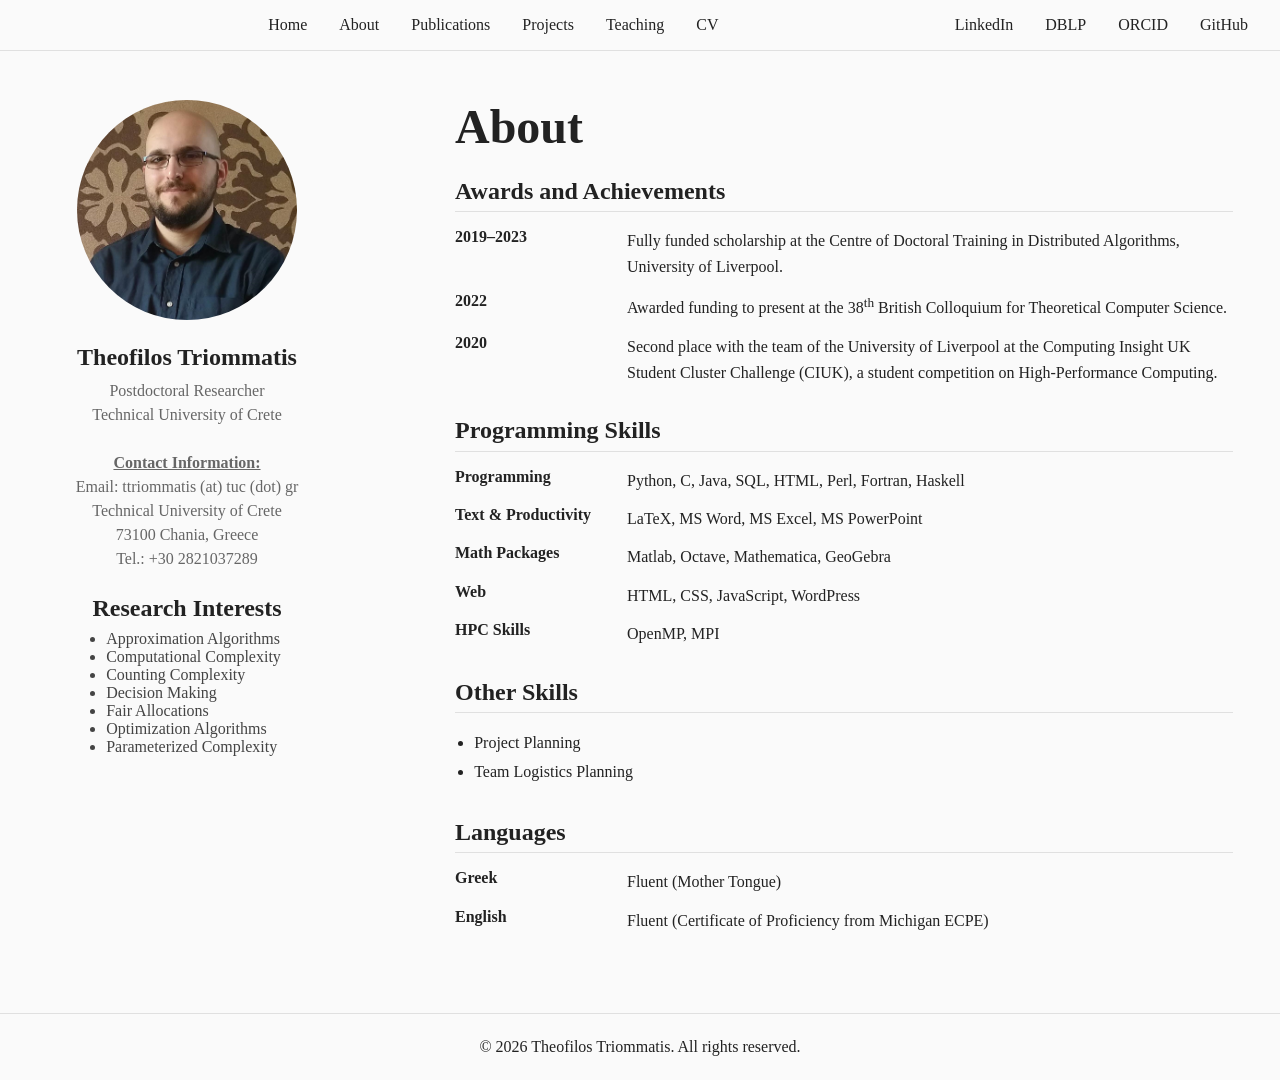
==== about.html @ 5d815907 "Add files via upload" ====
<!DOCTYPE html>

<html lang="en">
<head>
    <meta charset="UTF-8">
    <meta name="viewport" content="width=device-width, initial-scale=1.0">
    <title>Theofilos Triommatis</title>

 
<link rel="stylesheet" href="style.css">
 

</head>
<body>

 
<header>

    <nav class="navbar"> 

        <div class="nav-links">

        </div>

        <ul class="nav-links">
            <li><a href="index.html">Home</a></li>
            <li><a href="about.html">About</a></li>
            <li><a href="publications.html">Publications</a></li>
            <li><a href="projects.html">Projects</a></li>
            <li><a href="teaching.html">Teaching</a></li>
            <li><a href="DrTriommatis.pdf" target="_blank">CV</a></li>
        </ul>

        <!-- <div class="social-links"> -->
        <div class="nav-links">

            <a href="https://www.linkedin.com/in/theofilos-triommatis-66a6b61b3/"
            target="_blank"
            aria-label="LinkedIn">
                LinkedIn
            </a>

            <a href="https://dblp.org/pid/255/5863.html"
            target="_blank"
            aria-label="DBLP">
                DBLP
            </a>

            <a href="https://orcid.org/0009-0004-9398-2046"
            target="_blank"
            aria-label="ORCID">
                ORCID
            </a>

            <a href="https://github.com/theotrio"
            target="_blank"
            aria-label="GitHub">
                GitHub
            </a>

        </div>

        <!-- <div class="social-icons"> 
            <a href="https://github.com/yourusername" target="_blank" aria-label="GitHub"> <img src="images/github.svg" alt="GitHub"> </a> 
            <a href="https://linkedin.com/in/yourusername" target="_blank" aria-label="LinkedIn"> <img src="images/linkedin.svg" alt="LinkedIn"> </a> 
            <a href="https://dblp.org/pid/your-id.html" target="_blank" aria-label="DBLP"> <img src="images/dblp.svg" alt="DBLP"> </a> 
            <a href="https://orcid.org/0000-0000-0000-0000" target="_blank" aria-label="ORCID"> <img src="images/orcid.svg" alt="ORCID"> </a> 
        </div>  -->

    </nav>

</header>

<main>

<aside class="sidebar">

    <img
        src="images/profile.png"
        alt="Profile photo"
        class="profile-image"
    >

    <h2>Theofilos Triommatis</h2>

    <p class="title">
        Postdoctoral Researcher<br>
        Technical University of Crete
    </p>

    <p class="title">
        <strong> <u> Contact Information: </u> </strong> <br>
        Email: ttriommatis (at) tuc (dot) gr <br>
        Technical University of Crete <br>
        73100 Chania, Greece <br>
        Tel.: +30 2821037289
    </p>

    <!-- <p class="bio">
        <u>Short Bio: </u> I completed my undergraduate and integrated masters at National
        Technical University of Athens in 2019. In 2024, achieved my PhD in Computer Science 
        at the University of Liverpool, where my thesis focused on developing and studying a
        Geomteric Framework for localization with passive sensors. 
    </p> -->
    <h2>Research Interests</h2>
    <ul>
        <li> Approximation Algorithms <br>  </li>
        <li>  Computational Complexity <br>  
        <!-- Interest in the computational complexity of algorithmic problems, including the study of tractability, approximation, and the inherent limits of efficient computation. -->
        </li>
        <li> Counting Complexity <br>  </li>
        <li> Decision Making <br>  </li>
        <li> Fair Allocations  <br> </li>
        <li> Optimization Algorithms <br>  </li>
        <li> Parameterized Complexity <br>  </li>
    </ul>

</aside>

<section class="content"> 
    <h1>About</h1>
    
    <section class="about-section"> 
        <h2>Awards and Achievements</h2> 
        <div class="cv-item"> 
            <span class="cv-year">2019–2023</span> 
            <span class="cv-description"> 
                Fully funded scholarship at the Centre of Doctoral Training in Distributed Algorithms, University of Liverpool. 
            </span> 
        </div> 
        <div class="cv-item"> 
            <span class="cv-year">2022</span> 
            <span class="cv-description"> 
                Awarded funding to present at the 38<sup>th</sup> British Colloquium for Theoretical Computer Science. 
            </span> 
        </div> 
        <div class="cv-item"> <span class="cv-year">2020</span> 
            <span class="cv-description"> 
                Second place with the team of the University of Liverpool at the Computing Insight UK Student Cluster Challenge (CIUK), a student competition on High-Performance Computing. 
            </span> 
        </div> 
    </section> 

    <section class="about-section"> 
        <h2>Programming Skills</h2> 
        <div class="cv-item"> <span class="cv-label">Programming</span> 
            <span class="cv-description"> 
                Python, C, Java, SQL, HTML, Perl, Fortran, Haskell 
            </span> 
        </div> 
        <div class="cv-item"> 
            <span class="cv-label">Text &amp; Productivity</span> 
            <span class="cv-description"> LaTeX, MS Word, MS Excel, MS PowerPoint </span> 
        </div> 
        <div class="cv-item"> 
            <span class="cv-label">Math Packages</span> 
            <span class="cv-description"> Matlab, Octave, Mathematica, GeoGebra </span> 
        </div> 
        <div class="cv-item"> 
            <span class="cv-label">Web</span> 
            <span class="cv-description"> HTML, CSS, JavaScript, WordPress </span> 
        </div> 
        <div class="cv-item"> 
            <span class="cv-label">HPC Skills</span> 
            <span class="cv-description"> OpenMP, MPI </span> 
        </div> 
    </section> 
    
    <section class="about-section"> 
        <h2>Other Skills</h2> 
        <ul> 
            <li>Project Planning</li> 
            <li>Team Logistics Planning</li> 
        </ul> 
    </section> 

    <section class="about-section"> 
        <h2>Languages</h2> 
        <div class="cv-item"> 
            <span class="cv-label">Greek</span> 
            <span class="cv-description"> Fluent (Mother Tongue) </span> 
        </div> 
        <div class="cv-item"> 
            <span class="cv-label">English</span> 
            <span class="cv-description"> Fluent (Certificate of Proficiency from Michigan ECPE) </span> 
        </div> 
    </section> 

</section>




</main>



<footer>

    <p class="copyright">
        © 2026 Theofilos Triommatis. All rights reserved.
    </p>
</footer>
 

</body>
</html>
---- style.css ----
/* style.css */

* {
  margin: 0;
  padding: 0;
  box-sizing: border-box;
  }

body {
font-family: Source Serif; 
/* Arial, Helvetica, sans-serif; */
min-height: 100vh;


display: flex;
flex-direction: column;

color: #222;
background-color: #fafafa;

}

header {
position: sticky;
top: 0;

background: rgba(250, 250, 250, 0.9);
backdrop-filter: blur(10px);

padding: 1rem 2rem;
border-bottom: 1px solid #e0e0e0;

z-index: 1000;

}

.navbar {
display: flex;
justify-content: space-between;
align-items: center;
}

.nav-links {
list-style: none;
display: flex;
justify-content: center;
gap: 2rem;
}

.nav-links a {
text-decoration: none;
color: #222;
font-weight: 500;
}

.nav-links a:hover {
color: #0066cc;
}

main {
flex: 1;

display: flex;
gap: 8rem;

max-width: 1250px;
width: 100%;

margin: 0 auto;
padding: 3rem 2rem;

}

.sidebar {
    width: 280px;
    position: sticky;
    top: 100px;
    align-self: flex-start;
}

.profile-image {
width: 220px;
height: 220px;

object-fit: cover;

border-radius: 50%;

display: block;
margin: 0 auto 1.5rem auto;

}

.sidebar h2 {
text-align: center;
margin-bottom: 0.5rem;
}

.title {
text-align: center;
color: #666;
margin-bottom: 1.5rem;
line-height: 1.5;
}

.bio {
line-height: 1.7;
color: #444;
}

.sidebar ul {
color: #444;
padding-left: 3.7rem;
}

.content {
flex: 1;
}

.content section {
    margin-bottom: 2rem;
}

.content h1 {
font-size: 3rem;
margin-bottom: 1.5rem;
}

.content h2 {
    margin-bottom: 1rem;
    padding-bottom: 0.25rem;
    border-bottom: 1px solid #ddd;
}

.content p {
line-height: 1.8;
margin-bottom: 1rem;
}

.content ul {
padding-left: 1.2rem;
line-height: 1.8;
}


footer {
border-top: 1px solid #e0e0e0;
padding: 1.5rem;
text-align: center;
}

.social-links {
display: flex;
justify-content: center;
gap: 1.5rem;
margin-bottom: 0.75rem;
}

.social-links a {
text-decoration: none;
color: #444;
}

.social-links a:hover {
color: #0066cc;
}


.publications {
width: 100%;
max-width: 1000px;
margin: 0 auto;
} 

.publications h1 {
margin-top: 2rem;
margin-bottom: 1rem;
}

.publications h2 {
margin-top: 1.5rem;
margin-bottom: 1rem;
}

.publications ol {
margin-bottom: 2rem;
padding-left: 2rem;
}

.publications ul {
margin-bottom: 2rem;
padding-left: 2rem;
}

.social-icons {
display: flex;
gap: 1rem;
}

.social-icons img {
width: 24px;
height: 24px;
transition: transform 0.2s ease;
}

.social-icons img {
transform: scale(1.1);
}




.about-section {
margin-bottom: 3rem;
}

.about-section h2 {
margin-bottom: 1rem;
border-bottom: 1px solid #e0e0e0;
padding-bottom: 0.4rem;
}

.cv-item {
display: flex;
gap: 2rem;
margin-bottom: 0.8rem;
}

.cv-year,
.cv-label {
width: 140px;
flex-shrink: 0;
font-weight: 600;
}

.cv-description {
flex: 1;
line-height: 1.6;
}
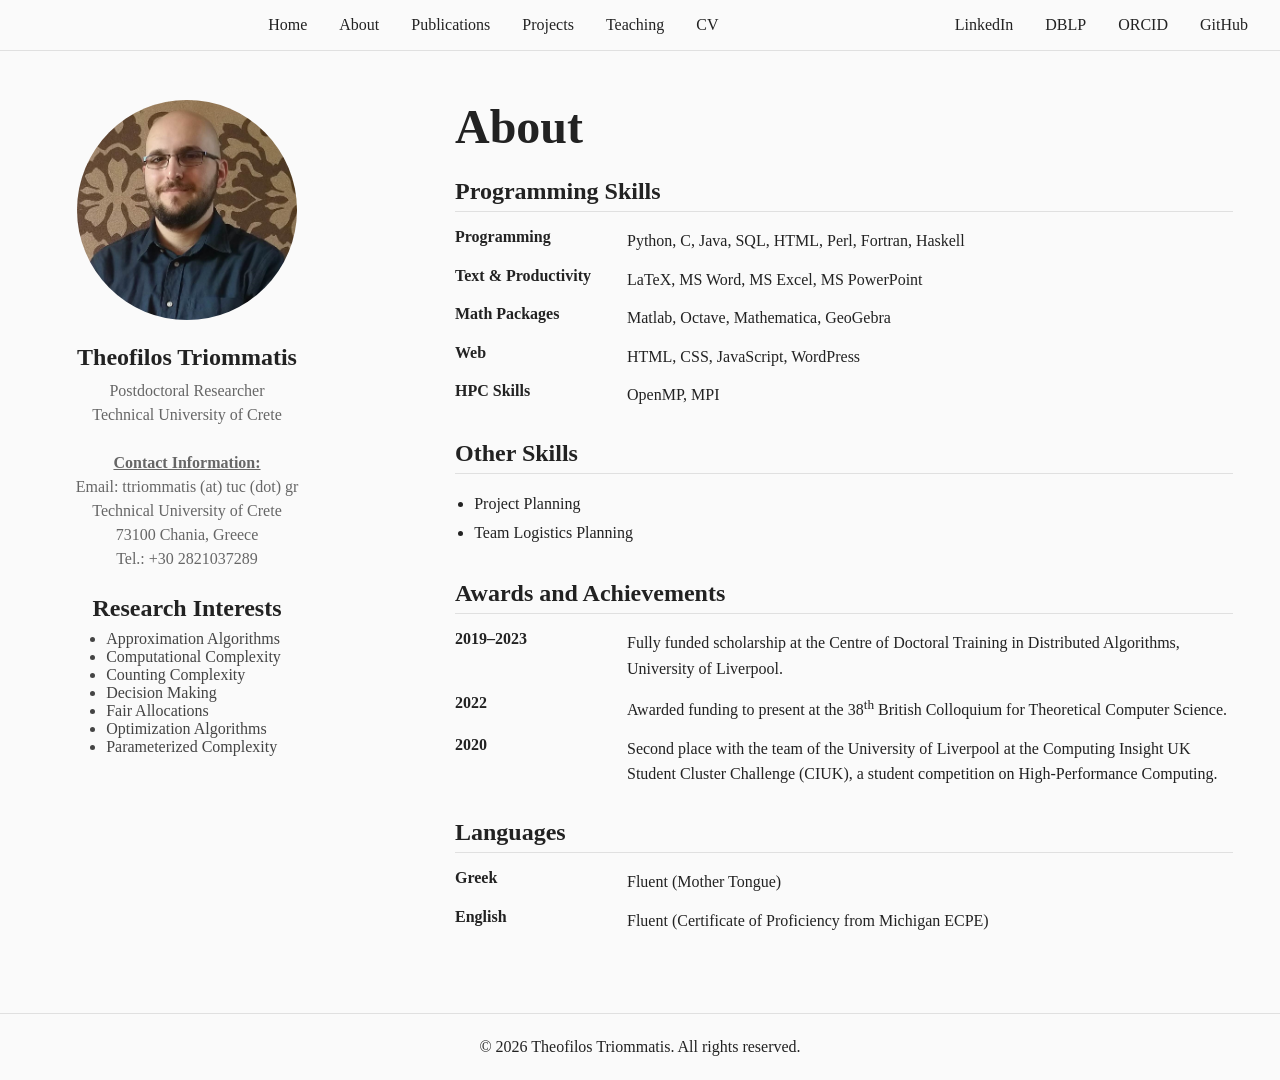
==== commit 313ceab3: "Add files via upload" ====
--- a/about.html
+++ b/about.html
@@ -122,27 +122,6 @@
     <h1>About</h1>
     
     <section class="about-section"> 
-        <h2>Awards and Achievements</h2> 
-        <div class="cv-item"> 
-            <span class="cv-year">2019–2023</span> 
-            <span class="cv-description"> 
-                Fully funded scholarship at the Centre of Doctoral Training in Distributed Algorithms, University of Liverpool. 
-            </span> 
-        </div> 
-        <div class="cv-item"> 
-            <span class="cv-year">2022</span> 
-            <span class="cv-description"> 
-                Awarded funding to present at the 38<sup>th</sup> British Colloquium for Theoretical Computer Science. 
-            </span> 
-        </div> 
-        <div class="cv-item"> <span class="cv-year">2020</span> 
-            <span class="cv-description"> 
-                Second place with the team of the University of Liverpool at the Computing Insight UK Student Cluster Challenge (CIUK), a student competition on High-Performance Computing. 
-            </span> 
-        </div> 
-    </section> 
-
-    <section class="about-section"> 
         <h2>Programming Skills</h2> 
         <div class="cv-item"> <span class="cv-label">Programming</span> 
             <span class="cv-description"> 
@@ -176,6 +155,27 @@
     </section> 
 
     <section class="about-section"> 
+        <h2>Awards and Achievements</h2> 
+        <div class="cv-item"> 
+            <span class="cv-year">2019–2023</span> 
+            <span class="cv-description"> 
+                Fully funded scholarship at the Centre of Doctoral Training in Distributed Algorithms, University of Liverpool. 
+            </span> 
+        </div> 
+        <div class="cv-item"> 
+            <span class="cv-year">2022</span> 
+            <span class="cv-description"> 
+                Awarded funding to present at the 38<sup>th</sup> British Colloquium for Theoretical Computer Science. 
+            </span> 
+        </div> 
+        <div class="cv-item"> <span class="cv-year">2020</span> 
+            <span class="cv-description"> 
+                Second place with the team of the University of Liverpool at the Computing Insight UK Student Cluster Challenge (CIUK), a student competition on High-Performance Computing. 
+            </span> 
+        </div> 
+    </section> 
+
+    <section class="about-section"> 
         <h2>Languages</h2> 
         <div class="cv-item"> 
             <span class="cv-label">Greek</span> 
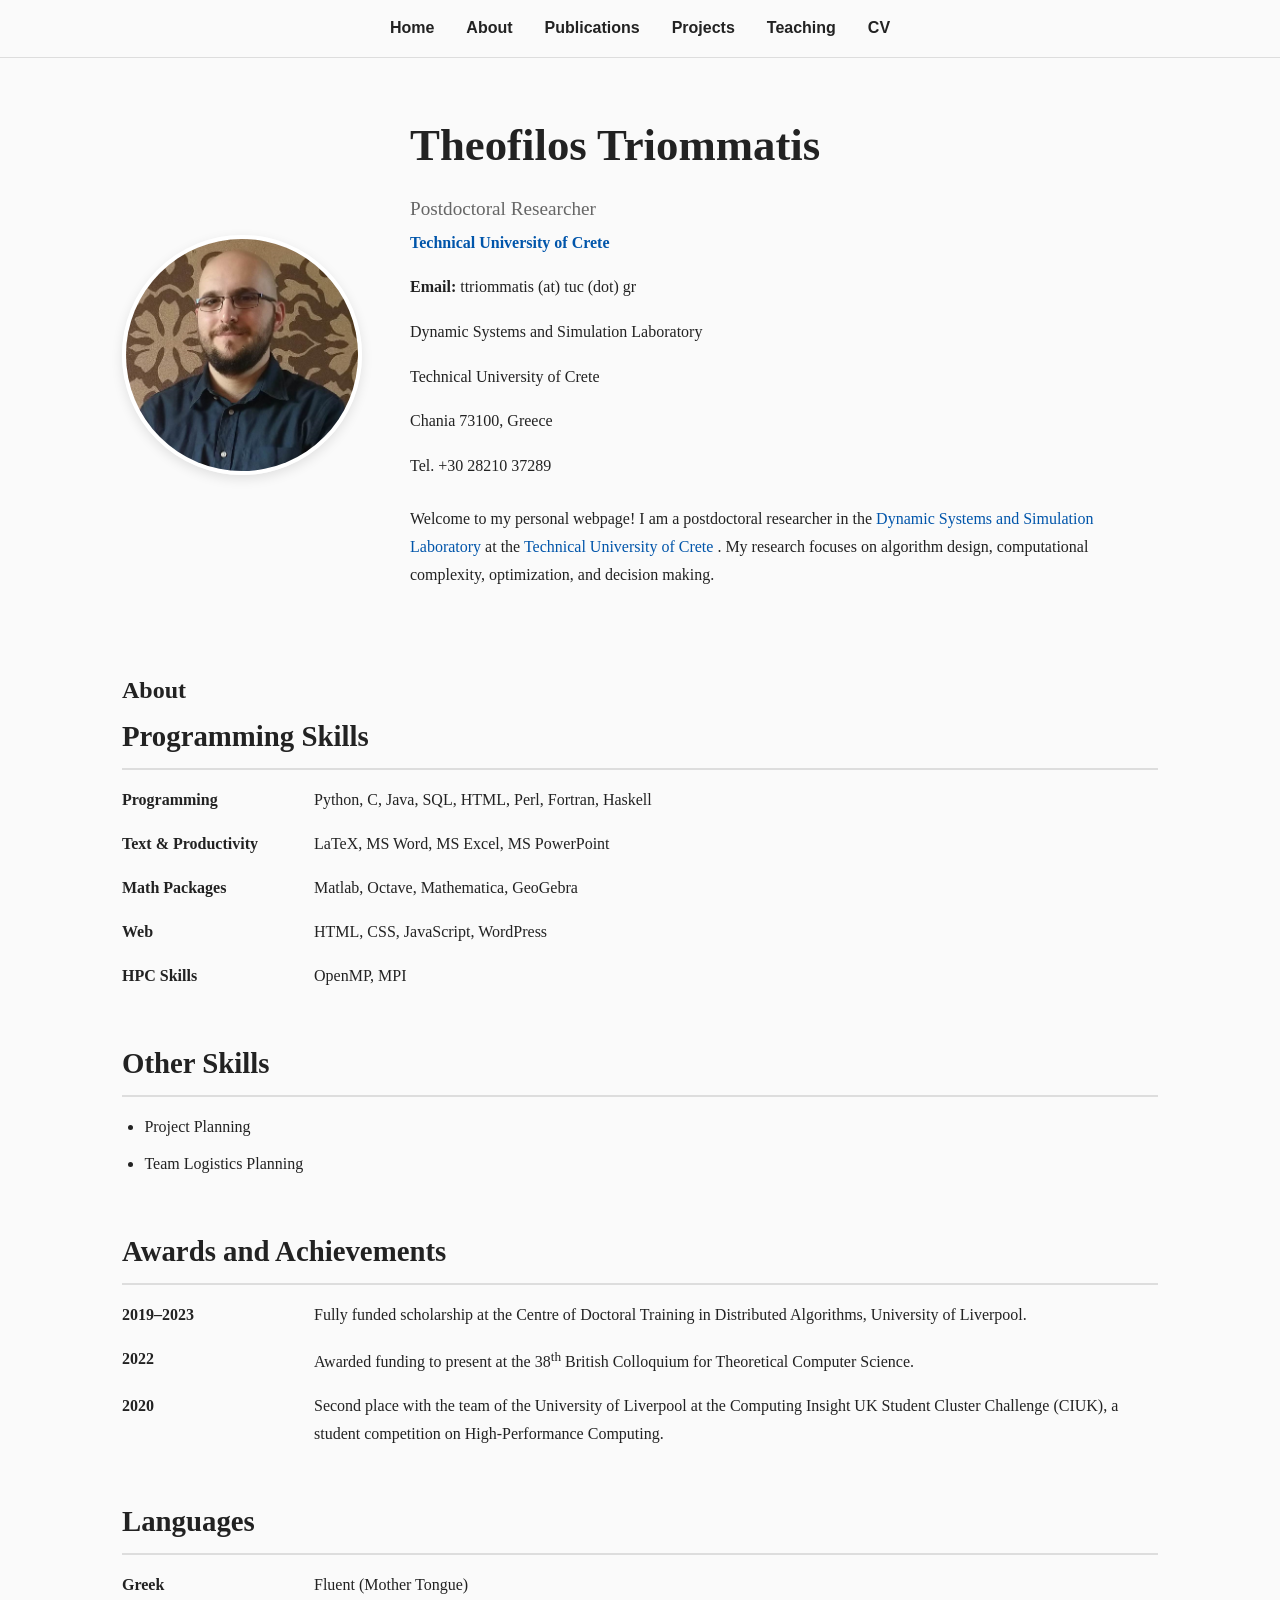
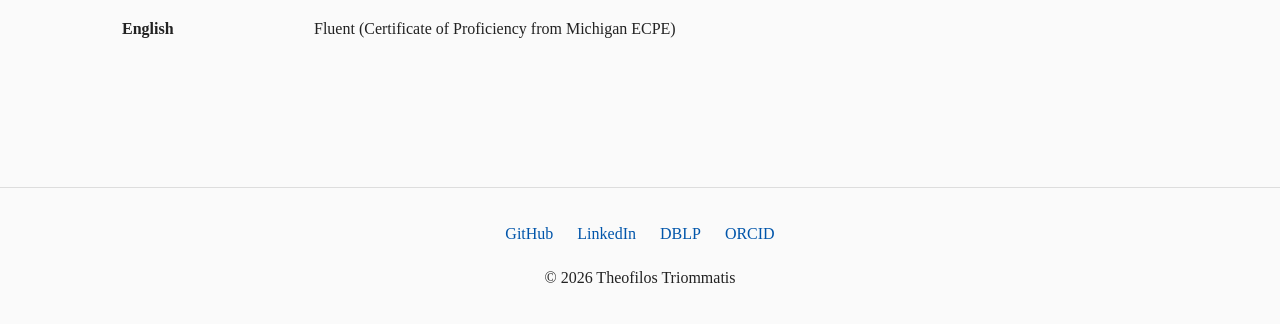
==== commit 0b7e937d: "Cross platform version" ====
--- a/about.html
+++ b/about.html
@@ -1,208 +1,231 @@
-
 <!DOCTYPE html>
-
 <html lang="en">
+
 <head>
+
     <meta charset="UTF-8">
     <meta name="viewport" content="width=device-width, initial-scale=1.0">
+
     <title>Theofilos Triommatis</title>
 
- 
-<link rel="stylesheet" href="style.css">
- 
+    <!-- Fonts -->
+    <link rel="preconnect" href="https://fonts.googleapis.com">
+    <link rel="preconnect" href="https://fonts.gstatic.com" crossorigin>
+
+    <link href="https://fonts.googleapis.com/css2?family=Source+Serif+4:wght@400;600;700&display=swap"
+          rel="stylesheet">
+
+    <link rel="stylesheet" href="style.css">
 
 </head>
+
 <body>
 
- 
 <header>
 
-    <nav class="navbar"> 
-
-        <div class="nav-links">
+    <nav class="navbar">
+
+        <ul class="nav-links">
+
+            <li><a href="index.html">Home</a></li>
+
+            <li><a href="about.html">About</a></li>
+
+            <li><a href="publications.html">Publications</a></li>
+
+            <li><a href="projects.html">Projects</a></li>
+
+            <li><a href="teaching.html">Teaching</a></li>
+
+            <li><a href="DrTriommatis.pdf" target="_blank">CV</a></li>
+
+        </ul>
+
+    </nav>
+
+</header>
+
+
+<main>
+
+    <section class="hero">
+
+        <img
+            src="images/profile.png"
+            alt="Theofilos Triommatis"
+            class="profile-image">
+
+        <div class="hero-text">
+
+            <h1>Theofilos Triommatis</h1>
+
+            <p class="position">
+                Postdoctoral Researcher
+            </p>
+
+            <p class="institution">
+                Technical University of Crete
+            </p>
+
+            <div class="contact">
+
+                <p>
+                    <strong>Email:</strong>
+                    ttriommatis (at) tuc (dot) gr
+                </p>
+
+                <p>
+                    Dynamic Systems and Simulation Laboratory
+                </p>
+
+                <p>
+                    Technical University of Crete
+                </p>
+
+                <p>
+                    Chania 73100, Greece
+                </p>
+
+                <p>
+                    Tel. +30 28210 37289
+                </p>
+
+            </div>
+
+            <p>
+
+                Welcome to my personal webpage!
+
+                I am a postdoctoral researcher in the
+                <a href="http://www.dssl.tuc.gr/" target="_blank">
+                    Dynamic Systems and Simulation Laboratory
+                </a>
+                at the
+                <a href="https://www.tuc.gr/en/home" target="_blank">
+                    Technical University of Crete
+                </a>.
+
+                My research focuses on algorithm design,
+                computational complexity,
+                optimization,
+                and decision making.
+
+            </p>
 
         </div>
 
-        <ul class="nav-links">
-            <li><a href="index.html">Home</a></li>
-            <li><a href="about.html">About</a></li>
-            <li><a href="publications.html">Publications</a></li>
-            <li><a href="projects.html">Projects</a></li>
-            <li><a href="teaching.html">Teaching</a></li>
-            <li><a href="DrTriommatis.pdf" target="_blank">CV</a></li>
-        </ul>
-
-        <!-- <div class="social-links"> -->
-        <div class="nav-links">
-
-            <a href="https://www.linkedin.com/in/theofilos-triommatis-66a6b61b3/"
-            target="_blank"
-            aria-label="LinkedIn">
+    </section>
+
+
+    <section>
+
+       <h1>About</h1>
+    
+        <section class="about-section"> 
+            <h2>Programming Skills</h2> 
+            <div class="cv-item"> <span class="cv-label">Programming</span> 
+                <span class="cv-description"> 
+                    Python, C, Java, SQL, HTML, Perl, Fortran, Haskell 
+                </span> 
+            </div> 
+            <div class="cv-item"> 
+                <span class="cv-label">Text &amp; Productivity</span> 
+                <span class="cv-description"> LaTeX, MS Word, MS Excel, MS PowerPoint </span> 
+            </div> 
+            <div class="cv-item"> 
+                <span class="cv-label">Math Packages</span> 
+                <span class="cv-description"> Matlab, Octave, Mathematica, GeoGebra </span> 
+            </div> 
+            <div class="cv-item"> 
+                <span class="cv-label">Web</span> 
+                <span class="cv-description"> HTML, CSS, JavaScript, WordPress </span> 
+            </div> 
+            <div class="cv-item"> 
+                <span class="cv-label">HPC Skills</span> 
+                <span class="cv-description"> OpenMP, MPI </span> 
+            </div> 
+        </section> 
+        
+        <section class="about-section"> 
+            <h2>Other Skills</h2> 
+            <ul> 
+                <li>Project Planning</li> 
+                <li>Team Logistics Planning</li> 
+            </ul> 
+        </section> 
+
+        <section class="about-section"> 
+            <h2>Awards and Achievements</h2> 
+            <div class="cv-item"> 
+                <span class="cv-year">2019–2023</span> 
+                <span class="cv-description"> 
+                    Fully funded scholarship at the Centre of Doctoral Training in Distributed Algorithms, University of Liverpool. 
+                </span> 
+            </div> 
+            <div class="cv-item"> 
+                <span class="cv-year">2022</span> 
+                <span class="cv-description"> 
+                    Awarded funding to present at the 38<sup>th</sup> British Colloquium for Theoretical Computer Science. 
+                </span> 
+            </div> 
+            <div class="cv-item"> <span class="cv-year">2020</span> 
+                <span class="cv-description"> 
+                    Second place with the team of the University of Liverpool at the Computing Insight UK Student Cluster Challenge (CIUK), a student competition on High-Performance Computing. 
+                </span> 
+            </div> 
+        </section> 
+
+        <section class="about-section"> 
+            <h2>Languages</h2> 
+            <div class="cv-item"> 
+                <span class="cv-label">Greek</span> 
+                <span class="cv-description"> Fluent (Mother Tongue) </span> 
+            </div> 
+            <div class="cv-item"> 
+                <span class="cv-label">English</span> 
+                <span class="cv-description"> Fluent (Certificate of Proficiency from Michigan ECPE) </span> 
+            </div> 
+        </section> 
+
+    </section>
+
+</main>
+
+
+<footer>
+
+    <div class="footer-content">
+
+        <div class="social-links">
+
+            <a href="https://github.com/theotrio" target="_blank">
+                GitHub
+            </a>
+
+            <a href="https://www.linkedin.com/in/theofilos-triommatis-66a6b61b3/" target="_blank">
                 LinkedIn
             </a>
 
-            <a href="https://dblp.org/pid/255/5863.html"
-            target="_blank"
-            aria-label="DBLP">
+            <a href="https://dblp.org/pid/255/5863.html" target="_blank">
                 DBLP
             </a>
 
-            <a href="https://orcid.org/0009-0004-9398-2046"
-            target="_blank"
-            aria-label="ORCID">
+            <a href="https://orcid.org/0009-0004-9398-2046" target="_blank">
                 ORCID
             </a>
 
-            <a href="https://github.com/theotrio"
-            target="_blank"
-            aria-label="GitHub">
-                GitHub
-            </a>
-
         </div>
 
-        <!-- <div class="social-icons"> 
-            <a href="https://github.com/yourusername" target="_blank" aria-label="GitHub"> <img src="images/github.svg" alt="GitHub"> </a> 
-            <a href="https://linkedin.com/in/yourusername" target="_blank" aria-label="LinkedIn"> <img src="images/linkedin.svg" alt="LinkedIn"> </a> 
-            <a href="https://dblp.org/pid/your-id.html" target="_blank" aria-label="DBLP"> <img src="images/dblp.svg" alt="DBLP"> </a> 
-            <a href="https://orcid.org/0000-0000-0000-0000" target="_blank" aria-label="ORCID"> <img src="images/orcid.svg" alt="ORCID"> </a> 
-        </div>  -->
-
-    </nav>
-
-</header>
-
-<main>
-
-<aside class="sidebar">
-
-    <img
-        src="images/profile.png"
-        alt="Profile photo"
-        class="profile-image"
-    >
-
-    <h2>Theofilos Triommatis</h2>
-
-    <p class="title">
-        Postdoctoral Researcher<br>
-        Technical University of Crete
-    </p>
-
-    <p class="title">
-        <strong> <u> Contact Information: </u> </strong> <br>
-        Email: ttriommatis (at) tuc (dot) gr <br>
-        Technical University of Crete <br>
-        73100 Chania, Greece <br>
-        Tel.: +30 2821037289
-    </p>
-
-    <!-- <p class="bio">
-        <u>Short Bio: </u> I completed my undergraduate and integrated masters at National
-        Technical University of Athens in 2019. In 2024, achieved my PhD in Computer Science 
-        at the University of Liverpool, where my thesis focused on developing and studying a
-        Geomteric Framework for localization with passive sensors. 
-    </p> -->
-    <h2>Research Interests</h2>
-    <ul>
-        <li> Approximation Algorithms <br>  </li>
-        <li>  Computational Complexity <br>  
-        <!-- Interest in the computational complexity of algorithmic problems, including the study of tractability, approximation, and the inherent limits of efficient computation. -->
-        </li>
-        <li> Counting Complexity <br>  </li>
-        <li> Decision Making <br>  </li>
-        <li> Fair Allocations  <br> </li>
-        <li> Optimization Algorithms <br>  </li>
-        <li> Parameterized Complexity <br>  </li>
-    </ul>
-
-</aside>
-
-<section class="content"> 
-    <h1>About</h1>
-    
-    <section class="about-section"> 
-        <h2>Programming Skills</h2> 
-        <div class="cv-item"> <span class="cv-label">Programming</span> 
-            <span class="cv-description"> 
-                Python, C, Java, SQL, HTML, Perl, Fortran, Haskell 
-            </span> 
-        </div> 
-        <div class="cv-item"> 
-            <span class="cv-label">Text &amp; Productivity</span> 
-            <span class="cv-description"> LaTeX, MS Word, MS Excel, MS PowerPoint </span> 
-        </div> 
-        <div class="cv-item"> 
-            <span class="cv-label">Math Packages</span> 
-            <span class="cv-description"> Matlab, Octave, Mathematica, GeoGebra </span> 
-        </div> 
-        <div class="cv-item"> 
-            <span class="cv-label">Web</span> 
-            <span class="cv-description"> HTML, CSS, JavaScript, WordPress </span> 
-        </div> 
-        <div class="cv-item"> 
-            <span class="cv-label">HPC Skills</span> 
-            <span class="cv-description"> OpenMP, MPI </span> 
-        </div> 
-    </section> 
-    
-    <section class="about-section"> 
-        <h2>Other Skills</h2> 
-        <ul> 
-            <li>Project Planning</li> 
-            <li>Team Logistics Planning</li> 
-        </ul> 
-    </section> 
-
-    <section class="about-section"> 
-        <h2>Awards and Achievements</h2> 
-        <div class="cv-item"> 
-            <span class="cv-year">2019–2023</span> 
-            <span class="cv-description"> 
-                Fully funded scholarship at the Centre of Doctoral Training in Distributed Algorithms, University of Liverpool. 
-            </span> 
-        </div> 
-        <div class="cv-item"> 
-            <span class="cv-year">2022</span> 
-            <span class="cv-description"> 
-                Awarded funding to present at the 38<sup>th</sup> British Colloquium for Theoretical Computer Science. 
-            </span> 
-        </div> 
-        <div class="cv-item"> <span class="cv-year">2020</span> 
-            <span class="cv-description"> 
-                Second place with the team of the University of Liverpool at the Computing Insight UK Student Cluster Challenge (CIUK), a student competition on High-Performance Computing. 
-            </span> 
-        </div> 
-    </section> 
-
-    <section class="about-section"> 
-        <h2>Languages</h2> 
-        <div class="cv-item"> 
-            <span class="cv-label">Greek</span> 
-            <span class="cv-description"> Fluent (Mother Tongue) </span> 
-        </div> 
-        <div class="cv-item"> 
-            <span class="cv-label">English</span> 
-            <span class="cv-description"> Fluent (Certificate of Proficiency from Michigan ECPE) </span> 
-        </div> 
-    </section> 
-
-</section>
-
-
-
-
-</main>
-
-
-
-<footer>
-
-    <p class="copyright">
-        © 2026 Theofilos Triommatis. All rights reserved.
-    </p>
+        <p>
+
+            © 2026 Theofilos Triommatis
+
+        </p>
+
+    </div>
+
 </footer>
- 
 
 </body>
+
 </html>
--- a/style.css
+++ b/style.css
@@ -1,239 +1,423 @@
-/* style.css */
+/* ==========================================================
+   Theofilos Triommatis - Personal Website
+   Version 2.0
+   ========================================================== */
+
+/* ---------- Global ---------- */
 
 * {
-  margin: 0;
-  padding: 0;
-  box-sizing: border-box;
-  }
+    margin: 0;
+    padding: 0;
+    box-sizing: border-box;
+}
+
+:root {
+
+    --accent: #0055aa;
+    --text: #222;
+    --light-text: #666;
+    --border: #dddddd;
+    --background: #fafafa;
+
+    --content-width: 1100px;
+}
+
+html {
+    scroll-behavior: smooth;
+}
 
 body {
-font-family: Source Serif; 
-/* Arial, Helvetica, sans-serif; */
-min-height: 100vh;
-
-
-display: flex;
-flex-direction: column;
-
-color: #222;
-background-color: #fafafa;
-
-}
+
+    font-family: "Source Serif Pro", Georgia, serif;
+    color: var(--text);
+
+    background: var(--background);
+
+    line-height: 1.75;
+
+    min-height: 100vh;
+
+    display: flex;
+    flex-direction: column;
+}
+
+/* ---------- Links ---------- */
+
+a {
+
+    color: var(--accent);
+    text-decoration: none;
+}
+
+a:hover {
+
+    text-decoration: underline;
+}
+
+/* ---------- Header ---------- */
 
 header {
-position: sticky;
-top: 0;
-
-background: rgba(250, 250, 250, 0.9);
-backdrop-filter: blur(10px);
-
-padding: 1rem 2rem;
-border-bottom: 1px solid #e0e0e0;
-
-z-index: 1000;
-
+
+    position: sticky;
+    top: 0;
+
+    z-index: 1000;
+
+    background: rgba(250,250,250,.95);
+    backdrop-filter: blur(12px);
+
+    border-bottom: 1px solid var(--border);
 }
 
 .navbar {
-display: flex;
-justify-content: space-between;
-align-items: center;
+
+    max-width: var(--content-width);
+
+    margin: auto;
+
+    padding: .9rem 1rem;
 }
 
 .nav-links {
-list-style: none;
-display: flex;
-justify-content: center;
-gap: 2rem;
+
+    display: flex;
+    justify-content: center;
+
+    list-style: none;
+
+    gap: 2rem;
 }
 
 .nav-links a {
-text-decoration: none;
-color: #222;
-font-weight: 500;
+
+    color: var(--text);
+
+    font-family: Arial, Helvetica, sans-serif;
+
+    font-weight: 600;
 }
 
 .nav-links a:hover {
-color: #0066cc;
-}
+
+    color: var(--accent);
+}
+
+/* ---------- Main ---------- */
 
 main {
-flex: 1;
-
-display: flex;
-gap: 8rem;
-
-max-width: 1250px;
-width: 100%;
-
-margin: 0 auto;
-padding: 3rem 2rem;
-
-}
-
-.sidebar {
-    width: 280px;
-    position: sticky;
-    top: 100px;
-    align-self: flex-start;
+
+    flex: 1;
+
+    max-width: var(--content-width);
+
+    width: 100%;
+
+    margin: auto;
+
+    padding: 3rem 2rem;
+}
+
+/* ---------- Hero ---------- */
+
+.hero {
+
+    display: flex;
+
+    align-items: center;
+
+    gap: 3rem;
+
+    margin-bottom: 4rem;
 }
 
 .profile-image {
-width: 220px;
-height: 220px;
-
-object-fit: cover;
-
-border-radius: 50%;
-
-display: block;
-margin: 0 auto 1.5rem auto;
-
-}
-
-.sidebar h2 {
-text-align: center;
-margin-bottom: 0.5rem;
-}
-
-.title {
-text-align: center;
-color: #666;
-margin-bottom: 1.5rem;
-line-height: 1.5;
-}
-
-.bio {
-line-height: 1.7;
-color: #444;
-}
-
-.sidebar ul {
-color: #444;
-padding-left: 3.7rem;
-}
-
-.content {
-flex: 1;
-}
-
-.content section {
-    margin-bottom: 2rem;
-}
-
-.content h1 {
-font-size: 3rem;
-margin-bottom: 1.5rem;
-}
-
-.content h2 {
+
+    width: 240px;
+    height: 240px;
+
+    border-radius: 50%;
+
+    object-fit: cover;
+
+    flex-shrink: 0;
+
+    border: 4px solid white;
+
+    box-shadow: 0 4px 12px rgba(0,0,0,.10);
+}
+
+.hero-text {
+
+    flex: 1;
+}
+
+.hero-text h1 {
+
+    font-size: 2.8rem;
+
+    margin-bottom: .5rem;
+}
+
+.position {
+
+    font-size: 1.2rem;
+
+    color: var(--light-text);
+
+    margin-bottom: .2rem;
+}
+
+.institution {
+
+    color: var(--accent);
+
+    font-weight: 600;
+
     margin-bottom: 1rem;
-    padding-bottom: 0.25rem;
-    border-bottom: 1px solid #ddd;
-}
-
-.content p {
-line-height: 1.8;
-margin-bottom: 1rem;
-}
-
-.content ul {
-padding-left: 1.2rem;
-line-height: 1.8;
-}
-
-
-footer {
-border-top: 1px solid #e0e0e0;
-padding: 1.5rem;
-text-align: center;
-}
-
-.social-links {
-display: flex;
-justify-content: center;
-gap: 1.5rem;
-margin-bottom: 0.75rem;
-}
-
-.social-links a {
-text-decoration: none;
-color: #444;
-}
-
-.social-links a:hover {
-color: #0066cc;
-}
-
-
-.publications {
-width: 100%;
-max-width: 1000px;
-margin: 0 auto;
-} 
-
-.publications h1 {
-margin-top: 2rem;
-margin-bottom: 1rem;
-}
-
-.publications h2 {
-margin-top: 1.5rem;
-margin-bottom: 1rem;
-}
-
-.publications ol {
-margin-bottom: 2rem;
-padding-left: 2rem;
-}
-
-.publications ul {
-margin-bottom: 2rem;
-padding-left: 2rem;
-}
-
-.social-icons {
-display: flex;
-gap: 1rem;
-}
-
-.social-icons img {
-width: 24px;
-height: 24px;
-transition: transform 0.2s ease;
-}
-
-.social-icons img {
-transform: scale(1.1);
-}
-
-
-
+}
+
+.contact {
+
+    margin-bottom: 1.5rem;
+
+    line-height: 1.8;
+}
+
+/* ---------- Sections ---------- */
+
+section {
+
+    margin-bottom: 3rem;
+}
+
+section h2 {
+
+    font-size: 1.8rem;
+
+    margin-bottom: 1rem;
+
+    padding-bottom: .4rem;
+
+    border-bottom: 2px solid var(--border);
+}
+
+section p {
+
+    margin-bottom: 1rem;
+}
+
+section ul {
+
+    padding-left: 1.4rem;
+}
+
+section li {
+
+    margin-bottom: .6rem;
+}
+
+/* ---------- Publications ---------- */
+
+.publication {
+
+    display: flex;
+
+    justify-content: space-between;
+
+    gap: 2rem;
+
+    margin-bottom: 1.2rem;
+}
+
+.citation {
+
+    flex: 1;
+}
+
+.venue {
+
+    white-space: nowrap;
+
+    color: var(--light-text);
+
+    font-weight: 600;
+}
+
+/* ---------- About Page ---------- */
 
 .about-section {
-margin-bottom: 3rem;
-}
-
-.about-section h2 {
-margin-bottom: 1rem;
-border-bottom: 1px solid #e0e0e0;
-padding-bottom: 0.4rem;
+
+    margin-bottom: 3rem;
 }
 
 .cv-item {
-display: flex;
-gap: 2rem;
-margin-bottom: 0.8rem;
+
+    display: flex;
+
+    gap: 2rem;
+
+    margin-bottom: 1rem;
 }
 
 .cv-year,
 .cv-label {
-width: 140px;
-flex-shrink: 0;
-font-weight: 600;
+
+    width: 160px;
+
+    flex-shrink: 0;
+
+    font-weight: bold;
 }
 
 .cv-description {
-flex: 1;
-line-height: 1.6;
+
+    flex: 1;
+}
+
+/* ---------- Footer ---------- */
+
+footer {
+
+    border-top: 1px solid var(--border);
+
+    margin-top: 3rem;
+
+    padding: 2rem 1rem;
+}
+
+.footer-content {
+
+    max-width: var(--content-width);
+
+    margin: auto;
+
+    text-align: center;
+}
+
+.social-links {
+
+    display: flex;
+
+    justify-content: center;
+
+    gap: 1.5rem;
+
+    flex-wrap: wrap;
+
+    margin-bottom: 1rem;
+}
+
+/* ==========================================================
+   TABLETS
+   ========================================================== */
+
+@media (max-width: 900px) {
+
+    main {
+
+        padding: 2rem 1.5rem;
+    }
+
+    .hero {
+
+        gap: 2rem;
+    }
+
+    .profile-image {
+
+        width: 190px;
+        height: 190px;
+    }
+
+    .hero-text h1 {
+
+        font-size: 2.3rem;
+    }
+}
+
+/* ==========================================================
+   PHONES
+   ========================================================== */
+
+@media (max-width: 700px) {
+
+    .navbar {
+
+        overflow-x: auto;
+
+        scrollbar-width: none;
+    }
+
+    .navbar::-webkit-scrollbar {
+
+        display: none;
+    }
+
+    .nav-links {
+
+        justify-content: flex-start;
+
+        flex-wrap: nowrap;
+
+        width: max-content;
+
+        gap: 1.5rem;
+
+        padding-bottom: .3rem;
+    }
+
+    main {
+
+        padding: 2rem 1rem;
+    }
+
+    .hero {
+
+        flex-direction: column;
+
+        text-align: center;
+
+        gap: 1.5rem;
+    }
+
+    .profile-image {
+
+        width: 170px;
+        height: 170px;
+    }
+
+    .hero-text h1 {
+
+        font-size: 2rem;
+    }
+
+    section h2 {
+
+        font-size: 1.5rem;
+    }
+
+    .publication {
+
+        flex-direction: column;
+
+        gap: .3rem;
+    }
+
+    .venue {
+
+        text-align: left;
+    }
+
+    .cv-item {
+
+        flex-direction: column;
+
+        gap: .25rem;
+    }
+
+    .cv-year,
+    .cv-label {
+
+        width: auto;
+    }
 }
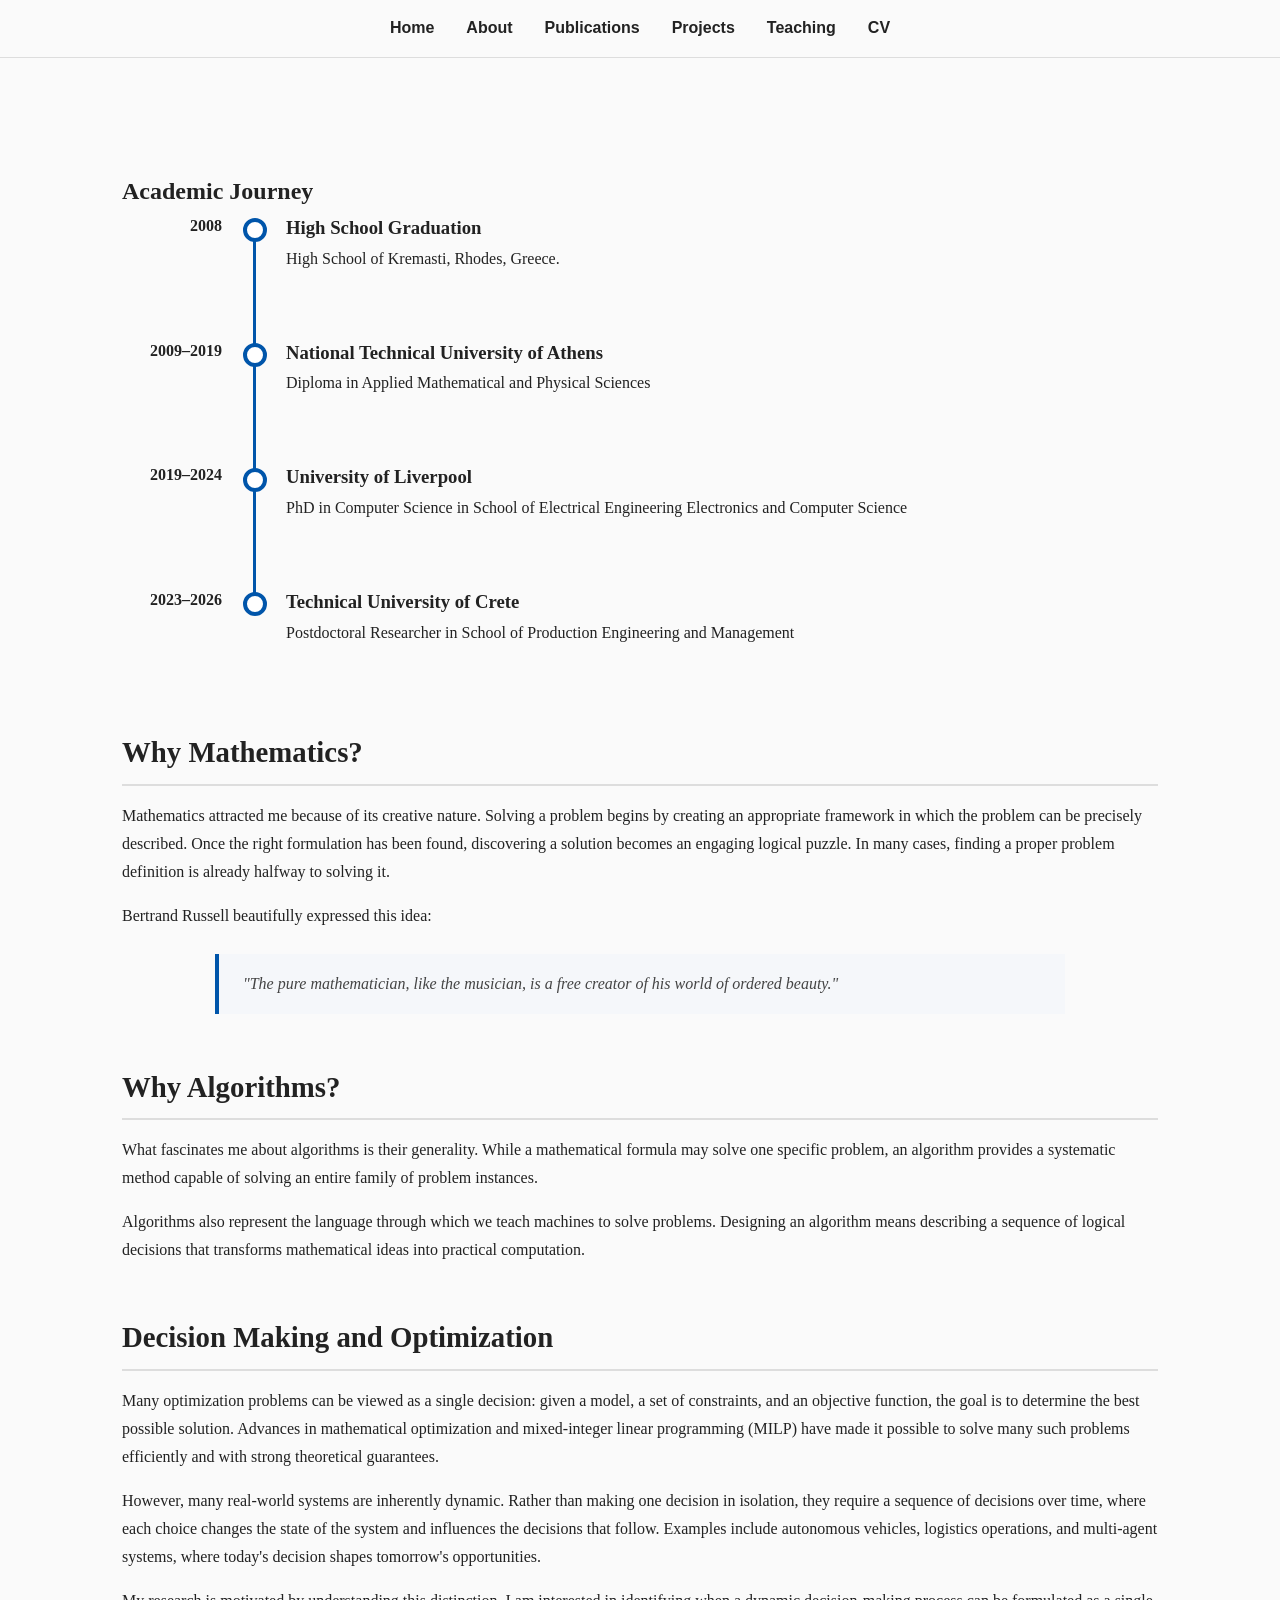
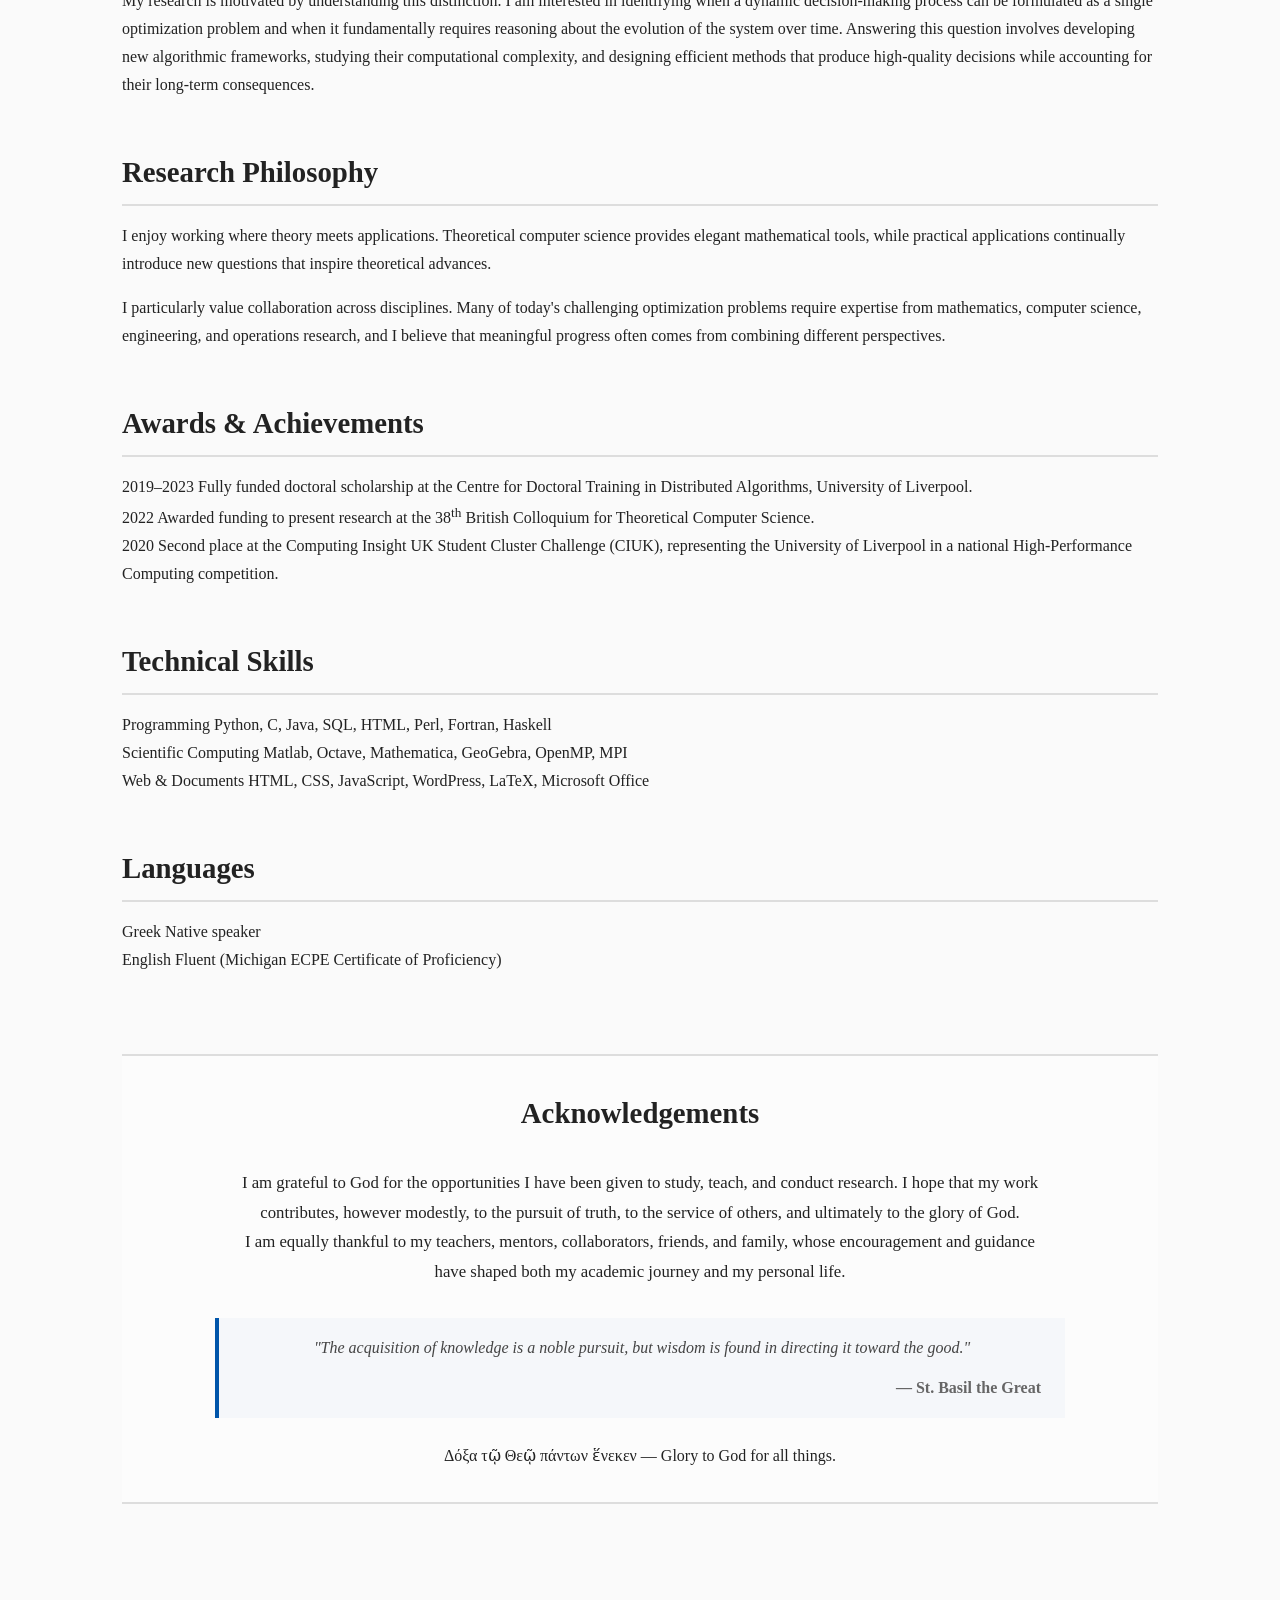
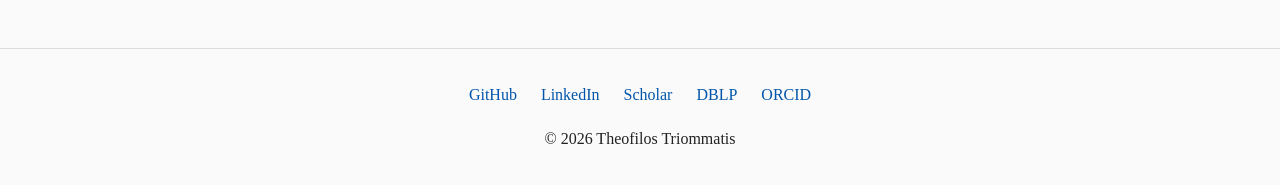
==== commit a0c64542: "Add files via upload" ====
--- a/about.html
+++ b/about.html
@@ -48,146 +48,408 @@
 
 <main>
 
-    <section class="hero">
-
-        <img
-            src="images/profile.png"
-            alt="Theofilos Triommatis"
-            class="profile-image">
-
-        <div class="hero-text">
-
-            <h1>Theofilos Triommatis</h1>
-
-            <p class="position">
-                Postdoctoral Researcher
+
+<section class="timeline">
+
+    <h1>Academic Journey</h1>
+
+    <div class="timeline-item">
+
+        <div class="timeline-date">
+
+            2008
+
+        </div>
+
+        <div class="timeline-content">
+
+            <h3>High School Graduation</h3>
+
+            <p>
+
+                High School of Kremasti,
+                Rhodes, Greece.
+
             </p>
 
-            <p class="institution">
+        </div>
+
+    </div>
+
+    <div class="timeline-item">
+
+        <div class="timeline-date">
+
+            2009–2019
+
+        </div>
+
+        <div class="timeline-content">
+
+            <h3>
+
+                National Technical University of Athens
+
+            </h3>
+
+            <p>
+
+                Diploma in Applied Mathematical and Physical Sciences
+
+            </p>
+
+        </div>
+
+    </div>
+
+    <div class="timeline-item">
+
+        <div class="timeline-date">
+
+            2019–2024
+
+        </div>
+
+        <div class="timeline-content">
+
+            <h3>
+
+                University of Liverpool
+
+            </h3>
+
+            <p>
+
+                PhD in Computer Science in School of Electrical Engineering Electronics and Computer Science
+
+            </p>
+
+        </div>
+
+    </div>
+
+    <div class="timeline-item">
+
+        <div class="timeline-date">
+
+            2023–2026
+
+        </div>
+
+        <div class="timeline-content">
+
+            <h3>
+
                 Technical University of Crete
+
+            </h3>
+
+            <p>
+
+                Postdoctoral Researcher in School of Production Engineering and Management
+
             </p>
 
-            <div class="contact">
-
-                <p>
-                    <strong>Email:</strong>
-                    ttriommatis (at) tuc (dot) gr
-                </p>
-
-                <p>
-                    Dynamic Systems and Simulation Laboratory
-                </p>
-
-                <p>
-                    Technical University of Crete
-                </p>
-
-                <p>
-                    Chania 73100, Greece
-                </p>
-
-                <p>
-                    Tel. +30 28210 37289
-                </p>
-
-            </div>
-
-            <p>
-
-                Welcome to my personal webpage!
-
-                I am a postdoctoral researcher in the
-                <a href="http://www.dssl.tuc.gr/" target="_blank">
-                    Dynamic Systems and Simulation Laboratory
-                </a>
-                at the
-                <a href="https://www.tuc.gr/en/home" target="_blank">
-                    Technical University of Crete
-                </a>.
-
-                My research focuses on algorithm design,
-                computational complexity,
-                optimization,
-                and decision making.
-
-            </p>
-
-        </div>
-
-    </section>
-
-
-    <section>
-
-       <h1>About</h1>
-    
-        <section class="about-section"> 
-            <h2>Programming Skills</h2> 
-            <div class="cv-item"> <span class="cv-label">Programming</span> 
-                <span class="cv-description"> 
-                    Python, C, Java, SQL, HTML, Perl, Fortran, Haskell 
-                </span> 
-            </div> 
-            <div class="cv-item"> 
-                <span class="cv-label">Text &amp; Productivity</span> 
-                <span class="cv-description"> LaTeX, MS Word, MS Excel, MS PowerPoint </span> 
-            </div> 
-            <div class="cv-item"> 
-                <span class="cv-label">Math Packages</span> 
-                <span class="cv-description"> Matlab, Octave, Mathematica, GeoGebra </span> 
-            </div> 
-            <div class="cv-item"> 
-                <span class="cv-label">Web</span> 
-                <span class="cv-description"> HTML, CSS, JavaScript, WordPress </span> 
-            </div> 
-            <div class="cv-item"> 
-                <span class="cv-label">HPC Skills</span> 
-                <span class="cv-description"> OpenMP, MPI </span> 
-            </div> 
-        </section> 
+        </div>
+
+    </div>
+
+</section>
+
+<section>
+
+    <h2>Why Mathematics?</h2>
+
+    <p>
+
+        Mathematics attracted me because of its creative nature.
+        Solving a problem begins by creating an appropriate framework in which
+        the problem can be precisely described. Once the right formulation has
+        been found, discovering a solution becomes an engaging logical
+        puzzle. In many cases, finding a proper problem definition is already
+        halfway to solving it.
+
+    </p>
+
+    <p>
+
+        Bertrand Russell beautifully expressed this idea:
+
+    </p>
+
+    <blockquote>
+
+        "The pure mathematician, like the musician, is a free creator of his
+        world of ordered beauty."
+
+    </blockquote>
+
+</section>
+
+
+<section>
+
+    <h2>Why Algorithms?</h2>
+
+    <p>
+
+        What fascinates me about algorithms is their generality.
+        While a mathematical formula may solve one specific problem,
+        an algorithm provides a systematic method capable of solving an
+        entire family of problem instances.
+
+    </p>
+
+    <p>
+
+        Algorithms also represent the language through which we teach
+        machines to solve problems. Designing an algorithm means describing
+        a sequence of logical decisions that transforms mathematical ideas
+        into practical computation.
+
+    </p>
+
+</section>
+
+
+<section>
+
+    <h2>Decision Making and Optimization</h2>
+
+    <p>
+
+        Many optimization problems can be viewed as a single decision: given a model, a set
+        of constraints, and an objective function, the goal is to determine the best possible
+        solution. Advances in mathematical optimization and mixed-integer linear
+        programming (MILP) have made it possible to solve many such problems efficiently
+        and with strong theoretical guarantees.
+
+    </p>
+
+    <p>
+
+        However, many real-world systems are inherently dynamic. Rather than making one
+        decision in isolation, they require a sequence of decisions over time, where each
+        choice changes the state of the system and influences the decisions that follow.
+        Examples include autonomous vehicles, logistics operations, and multi-agent
+        systems, where today's decision shapes tomorrow's opportunities.
+
+    </p>
+
+    <p>
+
+        My research is motivated by understanding this distinction. I am interested in
+        identifying when a dynamic decision-making process can be formulated as a single
+        optimization problem and when it fundamentally requires reasoning about the
+        evolution of the system over time. Answering this question involves developing new
+        algorithmic frameworks, studying their computational complexity, and designing
+        efficient methods that produce high-quality decisions while accounting for their
+        long-term consequences.
+    </p>
+
+</section>
+
+
+<section>
+
+    <h2>Research Philosophy</h2>
+
+    <p>
+
+        I enjoy working where theory meets applications.
+        Theoretical computer science provides elegant mathematical tools,
+        while practical applications continually introduce new questions
+        that inspire theoretical advances.
+
+    </p>
+
+    <p>
+
+        I particularly value collaboration across disciplines.
+        Many of today's challenging optimization problems require expertise
+        from mathematics, computer science, engineering, and operations
+        research, and I believe that meaningful progress often comes from
+        combining different perspectives.
+
+    </p>
+
+</section>
+
+
+<section class="about-section">
+
+    <h2>Awards &amp; Achievements</h2>
+
+    <div class="cv-item">
+
+        <span class="cv-year">2019–2023</span>
+
+        <span class="cv-description">
+
+            Fully funded doctoral scholarship at the Centre for Doctoral
+            Training in Distributed Algorithms,
+            University of Liverpool.
+
+        </span>
+
+    </div>
+
+    <div class="cv-item">
+
+        <span class="cv-year">2022</span>
+
+        <span class="cv-description">
+
+            Awarded funding to present research at the
+            38<sup>th</sup> British Colloquium for Theoretical
+            Computer Science.
+
+        </span>
+
+    </div>
+
+    <div class="cv-item">
+
+        <span class="cv-year">2020</span>
+
+        <span class="cv-description">
+
+            Second place at the Computing Insight UK Student Cluster
+            Challenge (CIUK), representing the University of Liverpool
+            in a national High-Performance Computing competition.
+
+        </span>
+
+    </div>
+
+</section>
+
+
+<section class="about-section">
+
+    <h2>Technical Skills</h2>
+
+    <div class="cv-item">
+
+        <span class="cv-label">Programming</span>
+
+        <span class="cv-description">
+
+            Python, C, Java, SQL, HTML, Perl, Fortran, Haskell
+
+        </span>
+
+    </div>
+
+    <div class="cv-item">
+
+        <span class="cv-label">Scientific Computing</span>
+
+        <span class="cv-description">
+
+            Matlab, Octave, Mathematica, GeoGebra, OpenMP, MPI
+
+        </span>
+
+    </div>
+
+    <div class="cv-item">
+
+        <span class="cv-label">Web &amp; Documents</span>
+
+        <span class="cv-description">
+
+            HTML, CSS, JavaScript, WordPress,
+            LaTeX, Microsoft Office
+
+        </span>
+
+    </div>
+
+</section>
+
+
+<section class="about-section">
+
+    <h2>Languages</h2>
+
+    <div class="cv-item">
+
+        <span class="cv-label">Greek</span>
+
+        <span class="cv-description">
+
+            Native speaker
+
+        </span>
+
+    </div>
+
+    <div class="cv-item">
+
+        <span class="cv-label">English</span>
+
+        <span class="cv-description">
+
+            Fluent (Michigan ECPE Certificate of Proficiency)
+
+        </span>
+
+    </div>
+
+</section>
+
+
+<section class="personal-note">
+
+    <h2>Acknowledgements</h2>
+
+    <p>
+
+        I am grateful to God for the opportunities I have been given to study,
+        teach, and conduct research. I hope that my work contributes,
+        however modestly, to the pursuit of truth, to the service of others,
+        and ultimately to the glory of God.
+        <br>
+        I am equally thankful to my teachers, mentors, collaborators, friends, 
+        and family, whose encouragement and guidance have shaped both my academic 
+        journey and my personal life.
+
+    </p>
+
+    <!-- <blockquote>
+
+        "Whatever you do, do all to the glory of God."
+
+        <br>
+
+        <strong>— 1 Corinthians 10:31</strong>
+
+    </blockquote> -->
+
+    <blockquote>
+
+        "The acquisition of knowledge is a noble pursuit, but wisdom is found in 
+        directing it toward the good." 
         
-        <section class="about-section"> 
-            <h2>Other Skills</h2> 
-            <ul> 
-                <li>Project Planning</li> 
-                <li>Team Logistics Planning</li> 
-            </ul> 
-        </section> 
-
-        <section class="about-section"> 
-            <h2>Awards and Achievements</h2> 
-            <div class="cv-item"> 
-                <span class="cv-year">2019–2023</span> 
-                <span class="cv-description"> 
-                    Fully funded scholarship at the Centre of Doctoral Training in Distributed Algorithms, University of Liverpool. 
-                </span> 
-            </div> 
-            <div class="cv-item"> 
-                <span class="cv-year">2022</span> 
-                <span class="cv-description"> 
-                    Awarded funding to present at the 38<sup>th</sup> British Colloquium for Theoretical Computer Science. 
-                </span> 
-            </div> 
-            <div class="cv-item"> <span class="cv-year">2020</span> 
-                <span class="cv-description"> 
-                    Second place with the team of the University of Liverpool at the Computing Insight UK Student Cluster Challenge (CIUK), a student competition on High-Performance Computing. 
-                </span> 
-            </div> 
-        </section> 
-
-        <section class="about-section"> 
-            <h2>Languages</h2> 
-            <div class="cv-item"> 
-                <span class="cv-label">Greek</span> 
-                <span class="cv-description"> Fluent (Mother Tongue) </span> 
-            </div> 
-            <div class="cv-item"> 
-                <span class="cv-label">English</span> 
-                <span class="cv-description"> Fluent (Certificate of Proficiency from Michigan ECPE) </span> 
-            </div> 
-        </section> 
-
-    </section>
+        <br>
+        
+        <strong>— St. Basil the Great </strong>
+
+    </blockquote>
+
+    <!-- <blockquote>
+        "Knowledge without humility becomes the mother of pride." 
+        
+        <br>
+        
+        <strong>— St. John Chrysostom </strong>
+    </blockquote> -->
+
+
+    Δόξα τῷ Θεῷ πάντων ἕνεκεν — Glory to God for all things.
+
+</section>
 
 </main>
 
@@ -206,6 +468,10 @@
                 LinkedIn
             </a>
 
+            <a href="https://scholar.google.com/citations?hl=el&user=AcZUATAAAAAJ" target="_blank">
+                Scholar
+            </a>
+
             <a href="https://dblp.org/pid/255/5863.html" target="_blank">
                 DBLP
             </a>
--- a/style.css
+++ b/style.css
@@ -211,6 +211,10 @@
     padding-left: 1.4rem;
 }
 
+section ol {
+    padding-left: 1.4rem;
+}
+
 section li {
 
     margin-bottom: .6rem;
@@ -245,33 +249,180 @@
 
 /* ---------- About Page ---------- */
 
-.about-section {
+/* ==========================================================
+   ABOUT PAGE
+   ========================================================== */
+
+.page-intro {
+
+    display: flex;
+    align-items: center;
+    gap: 3rem;
+
+    margin-bottom: 4rem;
+}
+
+.intro-text {
+
+    flex: 1;
+}
+
+.about-photo {
+
+    width: 220px;
+    height: 220px;
+
+    border-radius: 50%;
+
+    object-fit: cover;
+
+    flex-shrink: 0;
+
+    box-shadow: 0 4px 12px rgba(0,0,0,.12);
+}
+
+.timeline {
+
+    margin: 4rem 0;
+}
+
+.timeline-item {
+
+    display: flex;
+
+    gap: 2rem;
+
+    position: relative;
 
     margin-bottom: 3rem;
 }
 
-.cv-item {
-
-    display: flex;
-
-    gap: 2rem;
-
-    margin-bottom: 1rem;
-}
-
-.cv-year,
-.cv-label {
-
-    width: 160px;
-
-    flex-shrink: 0;
+.timeline-date {
+
+    width: 100px;
 
     font-weight: bold;
-}
-
-.cv-description {
-
-    flex: 1;
+
+    text-align: right;
+}
+
+.timeline-content {
+
+    position: relative;
+
+    padding-left: 2rem;
+}
+
+.timeline-content::before {
+
+    content: "";
+
+    position: absolute;
+
+    left: -11px;
+
+    top: .4rem;
+
+    width: 16px;
+
+    height: 16px;
+
+    border-radius: 50%;
+
+    background: white;
+
+    border: 4px solid var(--accent);
+}
+
+.timeline-content::after {
+
+    content: "";
+
+    position: absolute;
+
+    left: -1px;          /* Align with the centre of the circle */
+
+    top: 28px;           /* Start just below the circle */
+
+    width: 3px;
+
+    height: calc(100% + 2rem);
+
+    background: var(--accent);
+}
+
+.timeline-item:last-child .timeline-content::after {
+
+    display: none;
+}
+
+/* ==========================================================
+   QUOTATIONS
+   ========================================================== */
+
+blockquote {
+
+    margin: 1.5rem auto;
+
+    padding: 1rem 1.5rem;
+
+    border-left: 4px solid var(--accent);
+
+    background: #f5f7fa;
+
+    font-style: italic;
+
+    color: #444;
+
+    max-width: 850px;
+}
+
+blockquote strong {
+
+    display: block;
+
+    margin-top: .75rem;
+
+    text-align: right;
+
+    font-style: normal;
+
+    color: var(--light-text);
+}
+
+/* ==========================================================
+   PERSONAL NOTE
+   ========================================================== */
+
+.personal-note {
+
+    margin-top: 5rem;
+
+    padding: 2rem;
+
+    background: #fcfcfc;
+
+    border-top: 2px solid var(--border);
+
+    border-bottom: 2px solid var(--border);
+
+    text-align: center;
+}
+
+.personal-note h2 {
+
+    border: none;
+
+    margin-bottom: 1.5rem;
+}
+
+.personal-note p {
+
+    max-width: 800px;
+
+    margin: 0 auto 2rem auto;
+
+    font-size: 1.05rem;
 }
 
 /* ---------- Footer ---------- */
@@ -420,4 +571,29 @@
 
         width: auto;
     }
+
+        .page-intro {
+
+        flex-direction: column-reverse;
+
+        text-align: center;
+
+        gap: 2rem;
+    }
+
+    .about-photo {
+
+        width: 170px;
+        height: 170px;
+    }
+
+    blockquote {
+
+        padding: 1rem;
+    }
+
+    .personal-note {
+
+        padding: 1.5rem 1rem;
+    }
 }
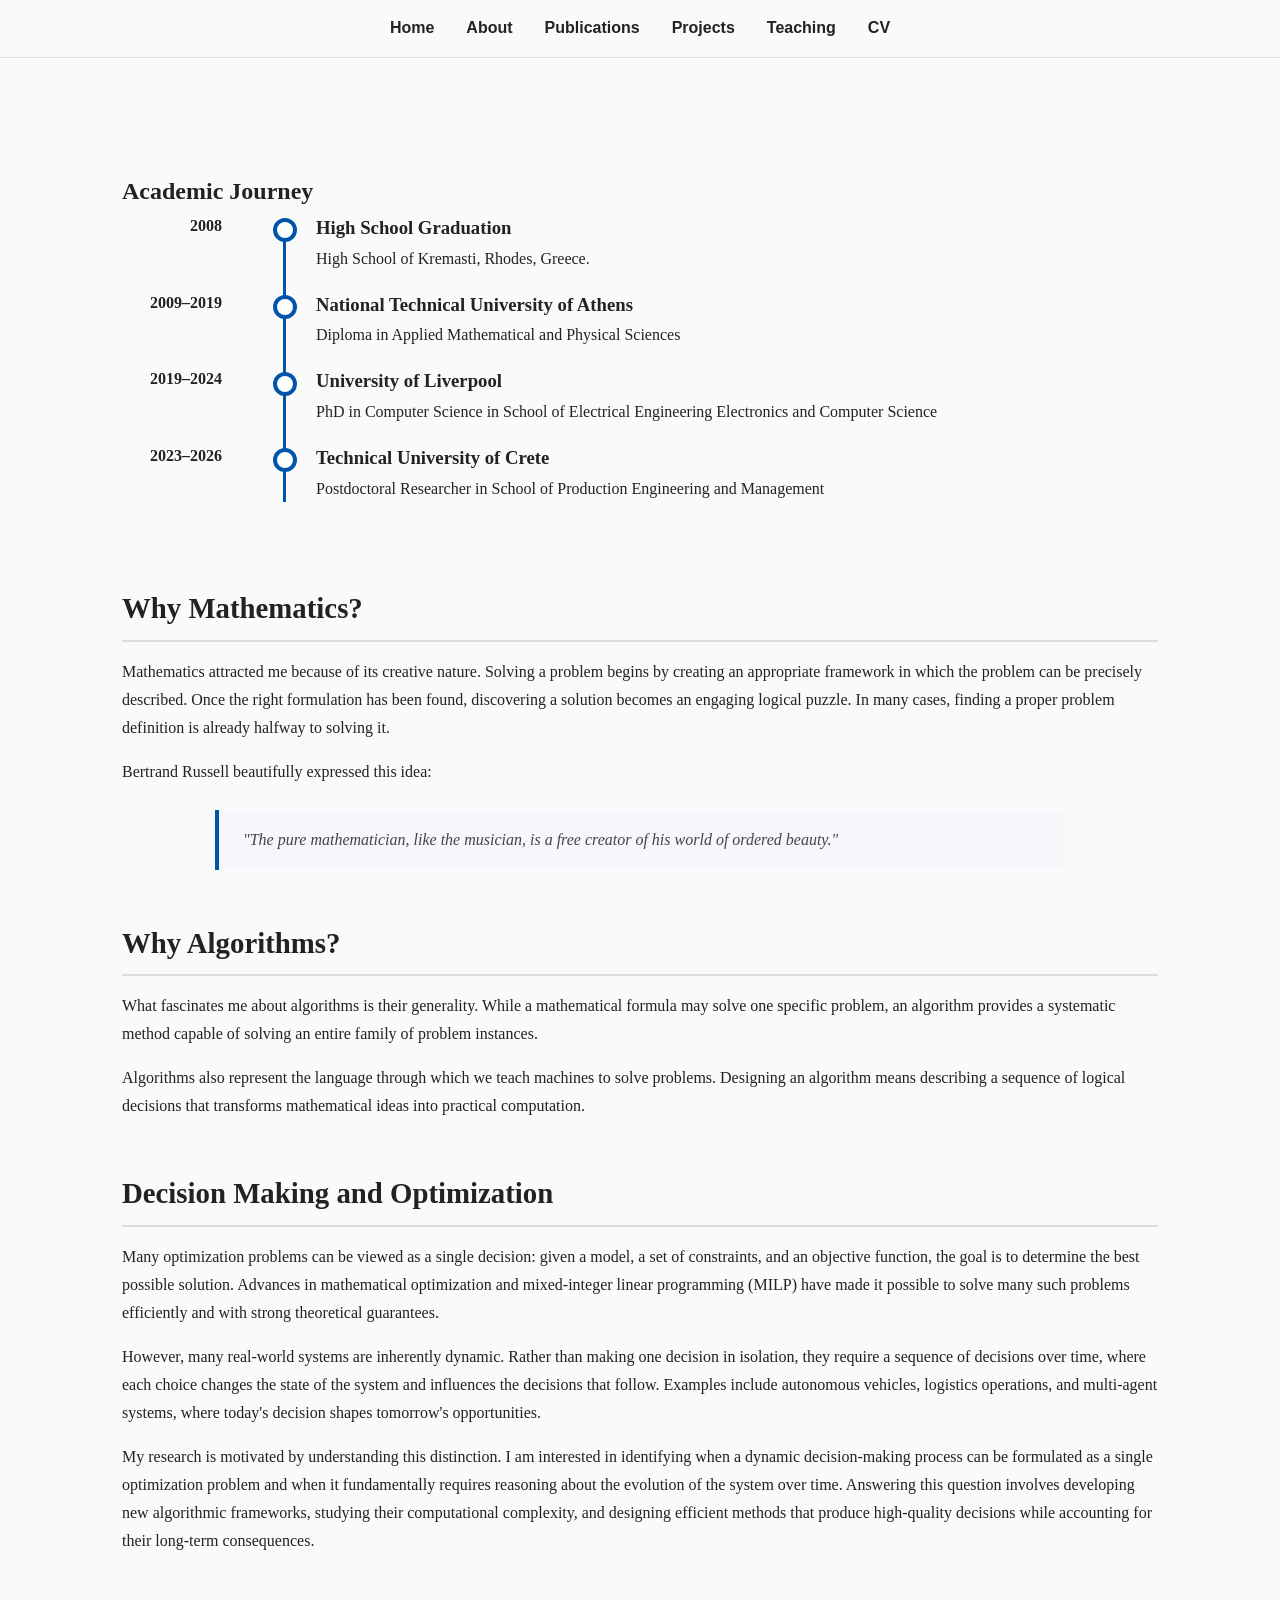
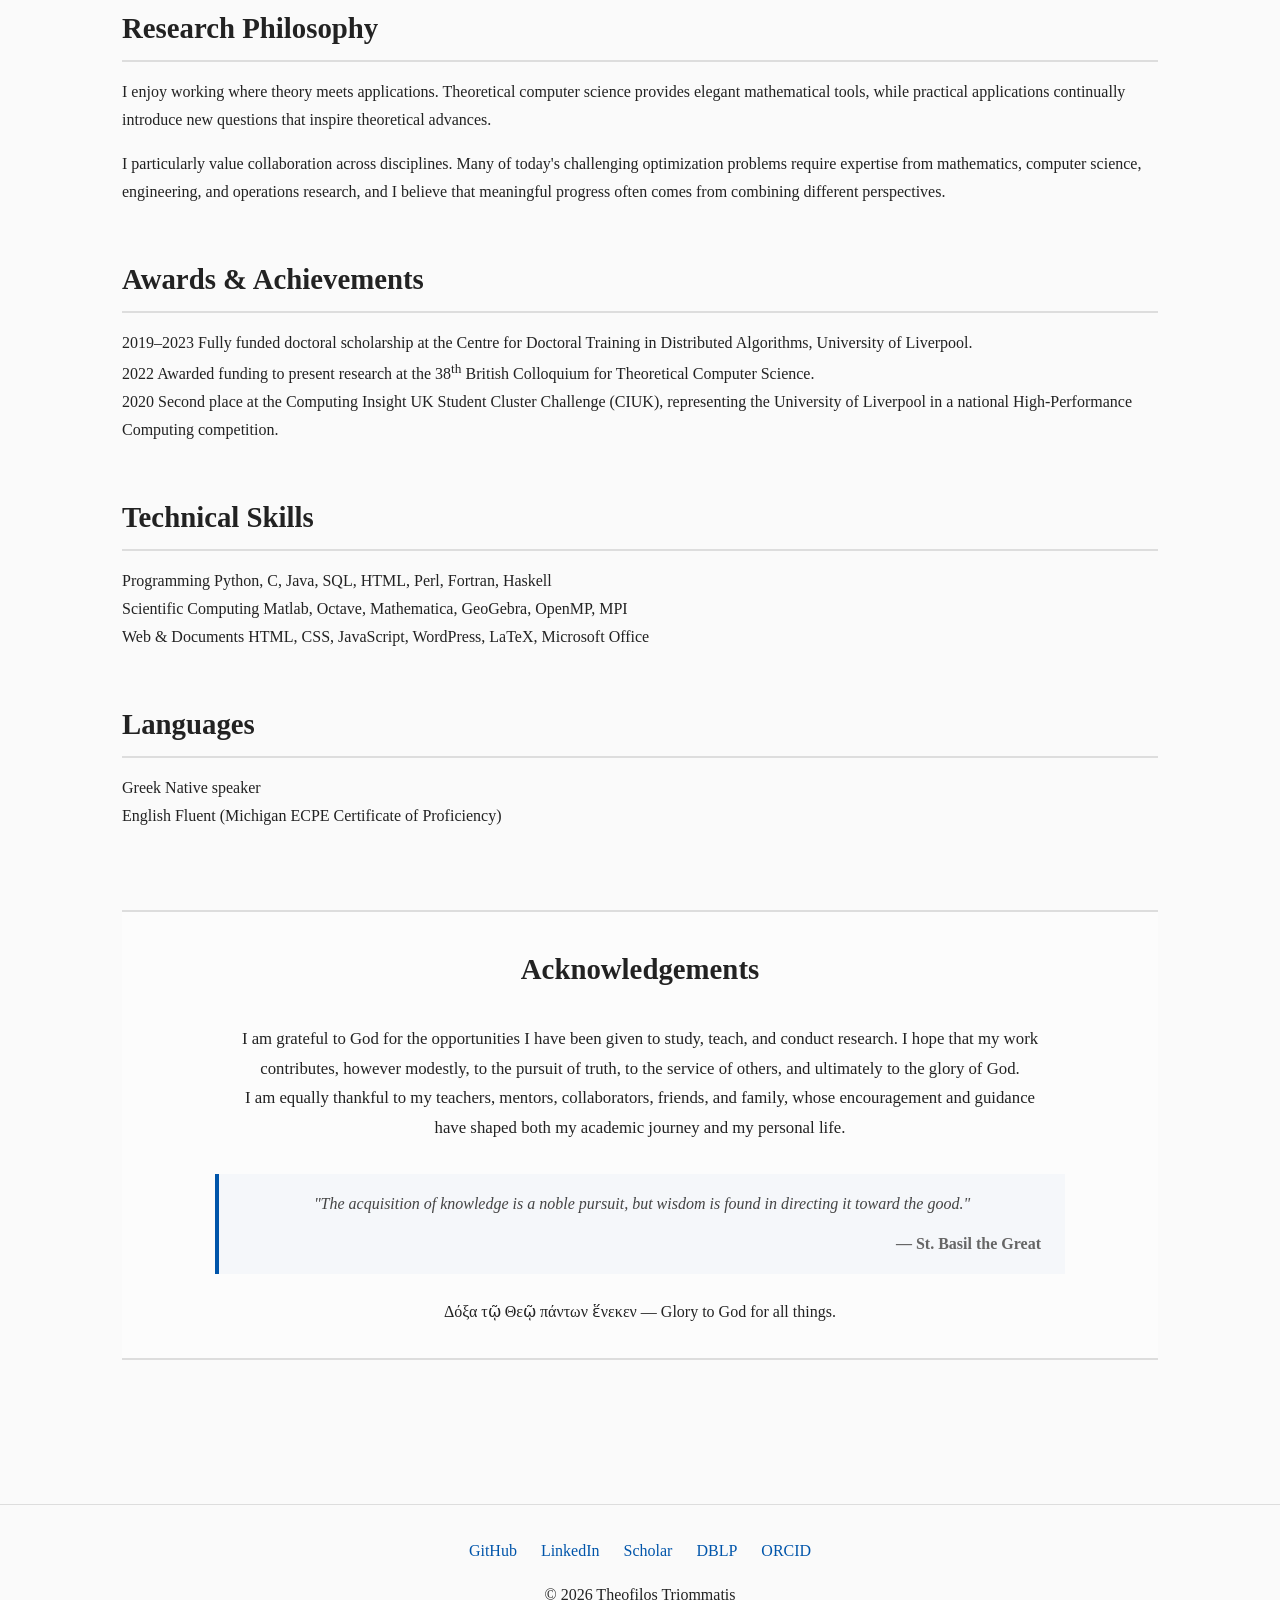
==== commit b76142ea: "Timline Phone Fix" ====
--- a/about.html
+++ b/about.html
@@ -61,6 +61,8 @@
 
         </div>
 
+        <div class="timeline-marker"></div>
+
         <div class="timeline-content">
 
             <h3>High School Graduation</h3>
@@ -84,6 +86,8 @@
 
         </div>
 
+        <div class="timeline-marker"></div>
+
         <div class="timeline-content">
 
             <h3>
@@ -110,6 +114,8 @@
 
         </div>
 
+        <div class="timeline-marker"></div>
+
         <div class="timeline-content">
 
             <h3>
@@ -135,6 +141,8 @@
             2023–2026
 
         </div>
+
+        <div class="timeline-marker"></div>
 
         <div class="timeline-content">
 
--- a/style.css
+++ b/style.css
@@ -288,13 +288,13 @@
 
 .timeline-item {
 
-    display: flex;
-
-    gap: 2rem;
-
-    position: relative;
-
-    margin-bottom: 3rem;
+    display: grid;
+
+    grid-template-columns: 90px 40px 1fr;
+
+    align-items: start;
+
+    column-gap: 1rem;
 }
 
 .timeline-date {
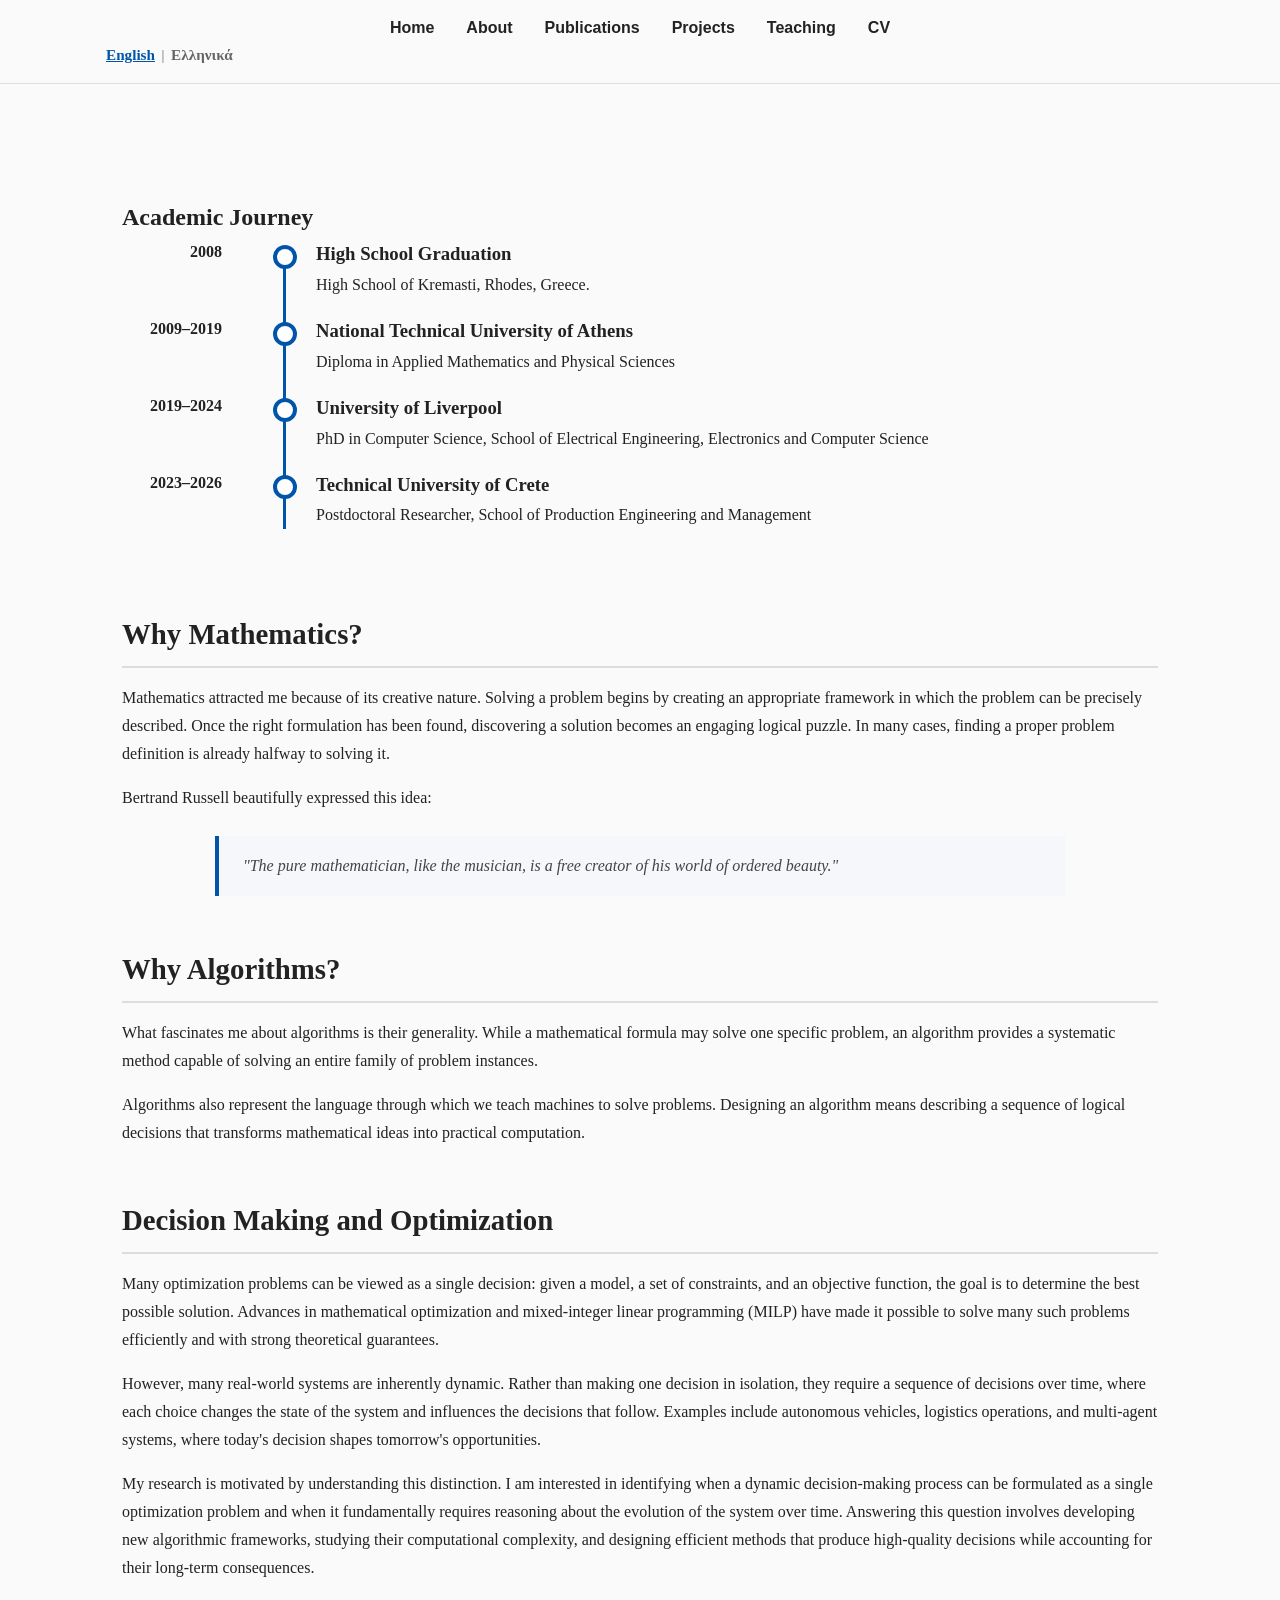
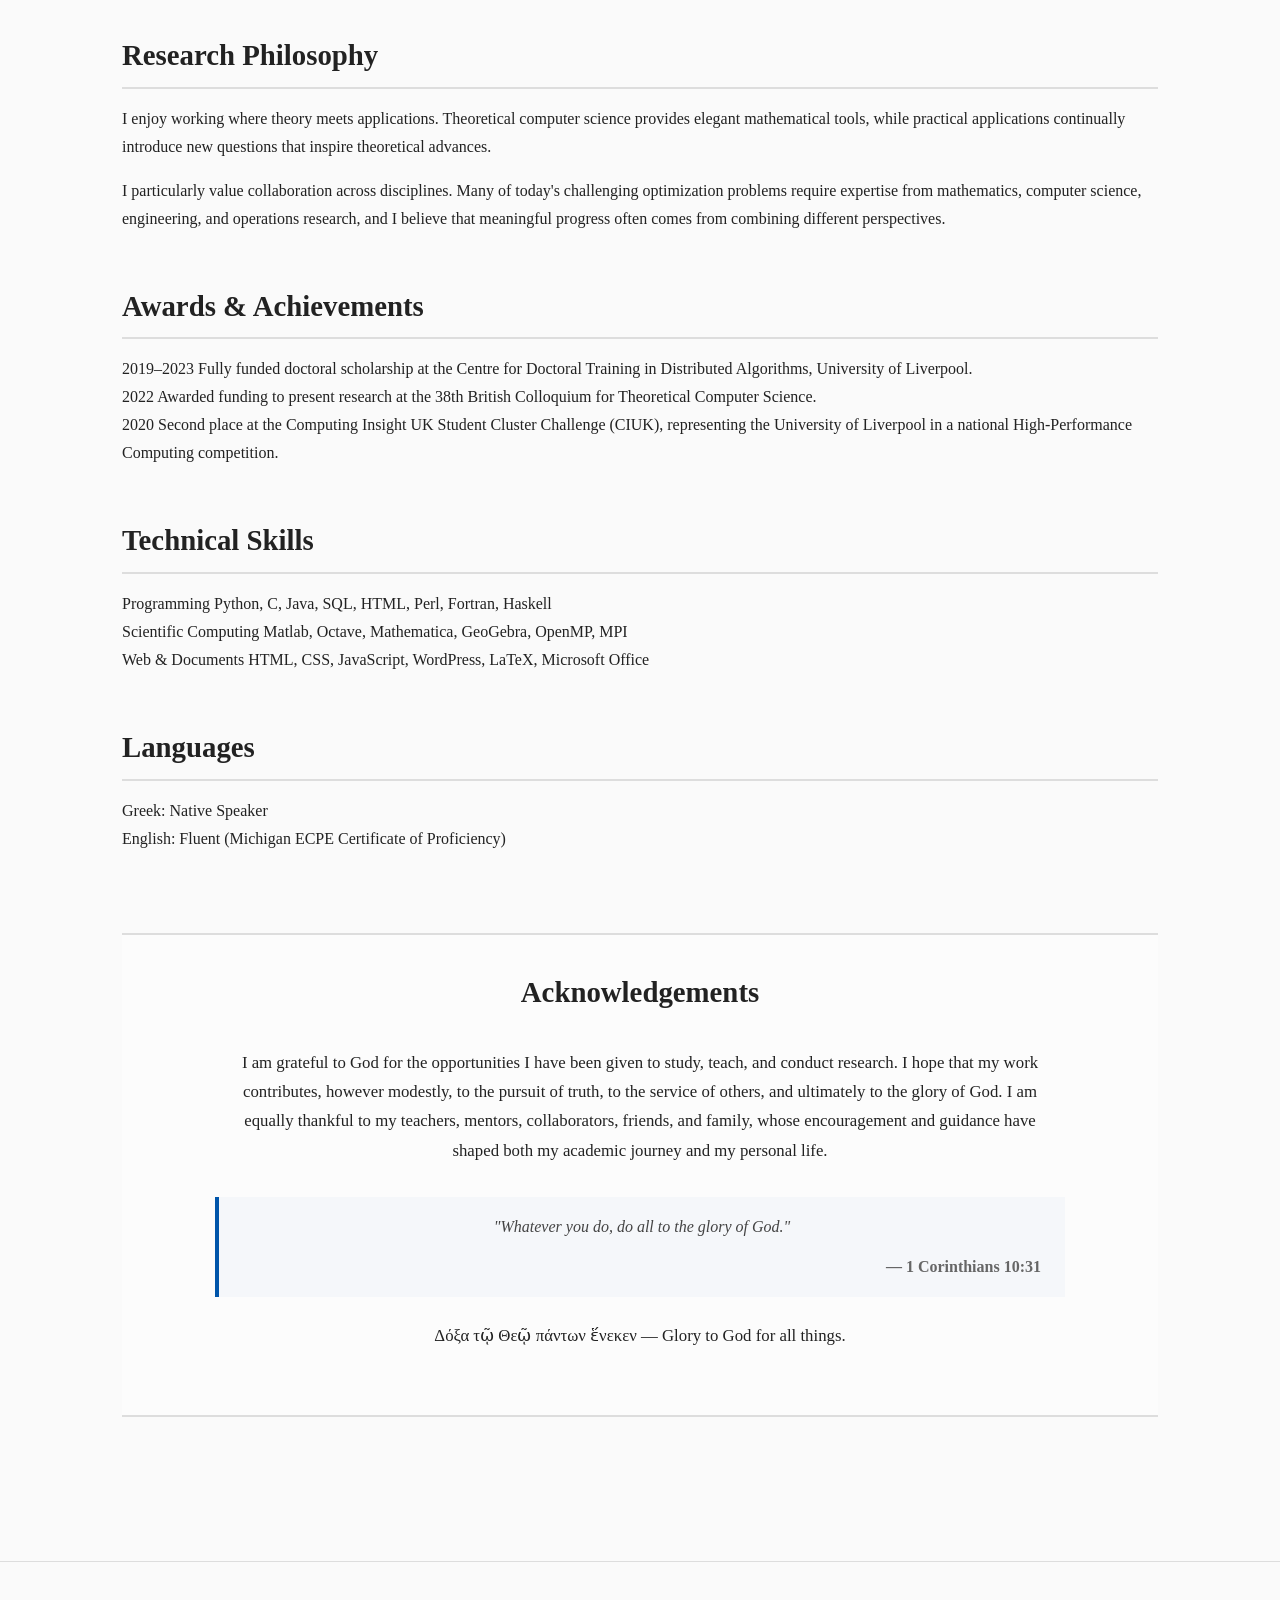
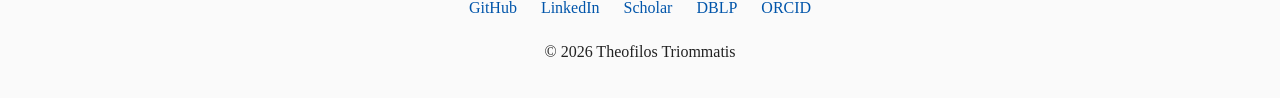
==== commit c7761c8a: "Bilingual Updates" ====
--- a/about.html
+++ b/about.html
@@ -27,20 +27,30 @@
 
         <ul class="nav-links">
 
-            <li><a href="index.html">Home</a></li>
-
-            <li><a href="about.html">About</a></li>
-
-            <li><a href="publications.html">Publications</a></li>
-
-            <li><a href="projects.html">Projects</a></li>
-
-            <li><a href="teaching.html">Teaching</a></li>
-
-            <li><a href="DrTriommatis.pdf" target="_blank">CV</a></li>
+            <li><a href="index.html" data-lang="nav.home"></a></li>
+
+            <li><a href="about.html" data-lang="nav.about"></a></li>
+
+            <li><a href="publications.html" data-lang="nav.publications"></a></li>
+
+            <li><a href="projects.html" data-lang="nav.projects"></a></li>
+
+            <li><a href="teaching.html" data-lang="nav.teaching"></a></li>
+
+            <li><a href="DrTriommatis.pdf" target="_blank" data-lang="nav.cv"></a></li>
 
         </ul>
 
+        <div class="language-switch">
+
+            <a href="#" id="lang-en">English</a>
+
+            <span>|</span>
+
+            <a href="#" id="lang-el">Ελληνικά</a>
+
+        </div>
+
     </nav>
 
 </header>
@@ -51,7 +61,7 @@
 
 <section class="timeline">
 
-    <h1>Academic Journey</h1>
+    <h1 data-lang="about.timeline.title"></h1>
 
     <div class="timeline-item">
 
@@ -65,13 +75,9 @@
 
         <div class="timeline-content">
 
-            <h3>High School Graduation</h3>
-
-            <p>
-
-                High School of Kremasti,
-                Rhodes, Greece.
-
+            <h3 data-lang="about.timeline.hs_title"></h3>
+
+            <p data-lang="about.timeline.hs_desc">
             </p>
 
         </div>
@@ -90,16 +96,10 @@
 
         <div class="timeline-content">
 
-            <h3>
-
-                National Technical University of Athens
-
+            <h3 data-lang="about.timeline.ntua_title">
             </h3>
 
-            <p>
-
-                Diploma in Applied Mathematical and Physical Sciences
-
+            <p data-lang="about.timeline.ntua_desc">
             </p>
 
         </div>
@@ -118,17 +118,9 @@
 
         <div class="timeline-content">
 
-            <h3>
-
-                University of Liverpool
-
-            </h3>
-
-            <p>
-
-                PhD in Computer Science in School of Electrical Engineering Electronics and Computer Science
-
-            </p>
+            <h3 data-lang="about.timeline.liv_title"></h3>
+
+            <p data-lang="about.timeline.liv_desc"></p>
 
         </div>
 
@@ -146,17 +138,9 @@
 
         <div class="timeline-content">
 
-            <h3>
-
-                Technical University of Crete
-
-            </h3>
-
-            <p>
-
-                Postdoctoral Researcher in School of Production Engineering and Management
-
-            </p>
+            <h3 data-lang="about.timeline.tuc_title"></h3>
+
+            <p data-lang="about.timeline.tuc_desc"></p>
 
         </div>
 
@@ -166,30 +150,13 @@
 
 <section>
 
-    <h2>Why Mathematics?</h2>
-
-    <p>
-
-        Mathematics attracted me because of its creative nature.
-        Solving a problem begins by creating an appropriate framework in which
-        the problem can be precisely described. Once the right formulation has
-        been found, discovering a solution becomes an engaging logical
-        puzzle. In many cases, finding a proper problem definition is already
-        halfway to solving it.
-
-    </p>
-
-    <p>
-
-        Bertrand Russell beautifully expressed this idea:
-
-    </p>
-
-    <blockquote>
-
-        "The pure mathematician, like the musician, is a free creator of his
-        world of ordered beauty."
-
+    <h2 data-lang="about.mathematics.title"></h2>
+
+    <p data-lang="about.mathematics.p1"> </p>
+
+    <p data-lang="about.mathematics.p2"></p>
+
+    <blockquote  data-lang="about.mathematics.quote">
     </blockquote>
 
 </section>
@@ -197,106 +164,85 @@
 
 <section>
 
-    <h2>Why Algorithms?</h2>
-
-    <p>
-
-        What fascinates me about algorithms is their generality.
-        While a mathematical formula may solve one specific problem,
-        an algorithm provides a systematic method capable of solving an
-        entire family of problem instances.
-
-    </p>
-
-    <p>
-
-        Algorithms also represent the language through which we teach
-        machines to solve problems. Designing an algorithm means describing
-        a sequence of logical decisions that transforms mathematical ideas
-        into practical computation.
-
-    </p>
+    <h2 data-lang="about.algorithms.title"></h2>
+
+    <p data-lang="about.algorithms.p1"></p>
+
+    <p data-lang="about.algorithms.p2"></p>
 
 </section>
 
 
 <section>
 
-    <h2>Decision Making and Optimization</h2>
-
-    <p>
-
-        Many optimization problems can be viewed as a single decision: given a model, a set
-        of constraints, and an objective function, the goal is to determine the best possible
-        solution. Advances in mathematical optimization and mixed-integer linear
-        programming (MILP) have made it possible to solve many such problems efficiently
-        and with strong theoretical guarantees.
-
-    </p>
-
-    <p>
-
-        However, many real-world systems are inherently dynamic. Rather than making one
-        decision in isolation, they require a sequence of decisions over time, where each
-        choice changes the state of the system and influences the decisions that follow.
-        Examples include autonomous vehicles, logistics operations, and multi-agent
-        systems, where today's decision shapes tomorrow's opportunities.
-
-    </p>
-
-    <p>
-
-        My research is motivated by understanding this distinction. I am interested in
-        identifying when a dynamic decision-making process can be formulated as a single
-        optimization problem and when it fundamentally requires reasoning about the
-        evolution of the system over time. Answering this question involves developing new
-        algorithmic frameworks, studying their computational complexity, and designing
-        efficient methods that produce high-quality decisions while accounting for their
-        long-term consequences.
-    </p>
+    <h2 data-lang="about.decision.title"></h2>
+
+    <p data-lang="about.decision.p1"></p>
+
+    <p data-lang="about.decision.p2"></p>
+
+    <p data-lang="about.decision.p3"></p>
 
 </section>
 
 
 <section>
 
-    <h2>Research Philosophy</h2>
-
-    <p>
-
-        I enjoy working where theory meets applications.
-        Theoretical computer science provides elegant mathematical tools,
-        while practical applications continually introduce new questions
-        that inspire theoretical advances.
-
-    </p>
-
-    <p>
-
-        I particularly value collaboration across disciplines.
-        Many of today's challenging optimization problems require expertise
-        from mathematics, computer science, engineering, and operations
-        research, and I believe that meaningful progress often comes from
-        combining different perspectives.
-
-    </p>
+    <h2 data-lang="about.philosophy.title"></h2>
+
+    <p data-lang="about.philosophy.p1"></p>
+
+    <p data-lang="about.philosophy.p2"></p>
 
 </section>
 
 
 <section class="about-section">
 
-    <h2>Awards &amp; Achievements</h2>
+    <h2 data-lang="about.awards.title"></h2>
 
     <div class="cv-item">
 
         <span class="cv-year">2019–2023</span>
 
+        <span class="cv-description"
+            data-lang="about.awards.scholarship"></span>
+
+    </div>
+
+    <div class="cv-item">
+
+        <span class="cv-year">2022</span>
+
+        <span class="cv-description"
+            data-lang="about.awards.bctcs"></span>
+
+    </div>
+
+    <div class="cv-item">
+
+        <span class="cv-year">2020</span>
+
+        <span class="cv-description"
+            data-lang="about.awards.ciuk"></span>
+
+    </div>
+
+</section>
+
+
+<section class="about-section">
+
+    <h2 data-lang="about.skills.title"></h2>
+
+    <div class="cv-item">
+
+        <span class="cv-label"
+          data-lang="about.skills.programming"></span>
+
         <span class="cv-description">
 
-            Fully funded doctoral scholarship at the Centre for Doctoral
-            Training in Distributed Algorithms,
-            University of Liverpool.
+            Python, C, Java, SQL, HTML, Perl, Fortran, Haskell
 
         </span>
 
@@ -304,13 +250,12 @@
 
     <div class="cv-item">
 
-        <span class="cv-year">2022</span>
+        <span class="cv-label"
+          data-lang="about.skills.scientific"></span>
 
         <span class="cv-description">
 
-            Awarded funding to present research at the
-            38<sup>th</sup> British Colloquium for Theoretical
-            Computer Science.
+            Matlab, Octave, Mathematica, GeoGebra, OpenMP, MPI
 
         </span>
 
@@ -318,52 +263,8 @@
 
     <div class="cv-item">
 
-        <span class="cv-year">2020</span>
-
-        <span class="cv-description">
-
-            Second place at the Computing Insight UK Student Cluster
-            Challenge (CIUK), representing the University of Liverpool
-            in a national High-Performance Computing competition.
-
-        </span>
-
-    </div>
-
-</section>
-
-
-<section class="about-section">
-
-    <h2>Technical Skills</h2>
-
-    <div class="cv-item">
-
-        <span class="cv-label">Programming</span>
-
-        <span class="cv-description">
-
-            Python, C, Java, SQL, HTML, Perl, Fortran, Haskell
-
-        </span>
-
-    </div>
-
-    <div class="cv-item">
-
-        <span class="cv-label">Scientific Computing</span>
-
-        <span class="cv-description">
-
-            Matlab, Octave, Mathematica, GeoGebra, OpenMP, MPI
-
-        </span>
-
-    </div>
-
-    <div class="cv-item">
-
-        <span class="cv-label">Web &amp; Documents</span>
+        <span class="cv-label"
+          data-lang="about.skills.web"></span>
 
         <span class="cv-description">
 
@@ -379,29 +280,25 @@
 
 <section class="about-section">
 
-    <h2>Languages</h2>
-
-    <div class="cv-item">
-
-        <span class="cv-label">Greek</span>
-
-        <span class="cv-description">
-
-            Native speaker
-
-        </span>
-
-    </div>
-
-    <div class="cv-item">
-
-        <span class="cv-label">English</span>
-
-        <span class="cv-description">
-
-            Fluent (Michigan ECPE Certificate of Proficiency)
-
-        </span>
+    <h2 data-lang="about.languages.title"></h2>
+
+    <div class="cv-item">
+
+        <span class="cv-label"
+            data-lang="about.languages.greek"></span>:
+
+        <span class="cv-description"
+            data-lang="about.languages.greek_level"></span>
+
+    </div>
+
+    <div class="cv-item">
+
+        <span class="cv-label"
+            data-lang="about.languages.english"></span>:
+
+        <span class="cv-description"
+            data-lang="about.languages.english_level"></span>
 
     </div>
 
@@ -410,52 +307,20 @@
 
 <section class="personal-note">
 
-    <h2>Acknowledgements</h2>
-
-    <p>
-
-        I am grateful to God for the opportunities I have been given to study,
-        teach, and conduct research. I hope that my work contributes,
-        however modestly, to the pursuit of truth, to the service of others,
-        and ultimately to the glory of God.
-        <br>
-        I am equally thankful to my teachers, mentors, collaborators, friends, 
-        and family, whose encouragement and guidance have shaped both my academic 
-        journey and my personal life.
-
-    </p>
-
-    <!-- <blockquote>
-
-        "Whatever you do, do all to the glory of God."
-
-        <br>
-
-        <strong>— 1 Corinthians 10:31</strong>
-
-    </blockquote> -->
+    <h2 data-lang="about.acknowledgements.title"></h2>
+
+    <p data-lang="about.acknowledgements.p1"></p>
 
     <blockquote>
-
-        "The acquisition of knowledge is a noble pursuit, but wisdom is found in 
-        directing it toward the good." 
         
-        <br>
-        
-        <strong>— St. Basil the Great </strong>
+        <span data-lang="about.acknowledgements.quote"></span>
+
+        <strong data-lang="about.acknowledgements.author"></strong>
 
     </blockquote>
 
-    <!-- <blockquote>
-        "Knowledge without humility becomes the mother of pride." 
-        
-        <br>
-        
-        <strong>— St. John Chrysostom </strong>
-    </blockquote> -->
-
-
-    Δόξα τῷ Θεῷ πάντων ἕνεκεν — Glory to God for all things.
+    <p class="closing"
+       data-lang="about.acknowledgements.closing"></p>
 
 </section>
 
@@ -500,6 +365,9 @@
 
 </footer>
 
+<script src="translations.js"></script>
+<script src="script.js"></script>
+
 </body>
 
 </html>
--- a/style.css
+++ b/style.css
@@ -102,6 +102,47 @@
     color: var(--accent);
 }
 
+.language-switch {
+
+    display: flex;
+
+    align-items: center;
+
+    gap: .4rem;
+
+    font-size: .95rem;
+
+    font-weight: 600;
+}
+
+.language-switch a {
+
+    text-decoration: none;
+
+    color: var(--light-text);
+
+    transition: color .2s;
+}
+
+.language-switch a:hover {
+
+    color: var(--accent);
+}
+
+.language-switch a.active {
+
+    color: var(--accent);
+
+    font-weight: 700;
+
+    text-decoration: underline;
+}
+
+.language-switch span {
+
+    color: #999;
+}
+
 /* ---------- Main ---------- */
 
 main {
@@ -253,34 +294,6 @@
    ABOUT PAGE
    ========================================================== */
 
-.page-intro {
-
-    display: flex;
-    align-items: center;
-    gap: 3rem;
-
-    margin-bottom: 4rem;
-}
-
-.intro-text {
-
-    flex: 1;
-}
-
-.about-photo {
-
-    width: 220px;
-    height: 220px;
-
-    border-radius: 50%;
-
-    object-fit: cover;
-
-    flex-shrink: 0;
-
-    box-shadow: 0 4px 12px rgba(0,0,0,.12);
-}
-
 .timeline {
 
     margin: 4rem 0;
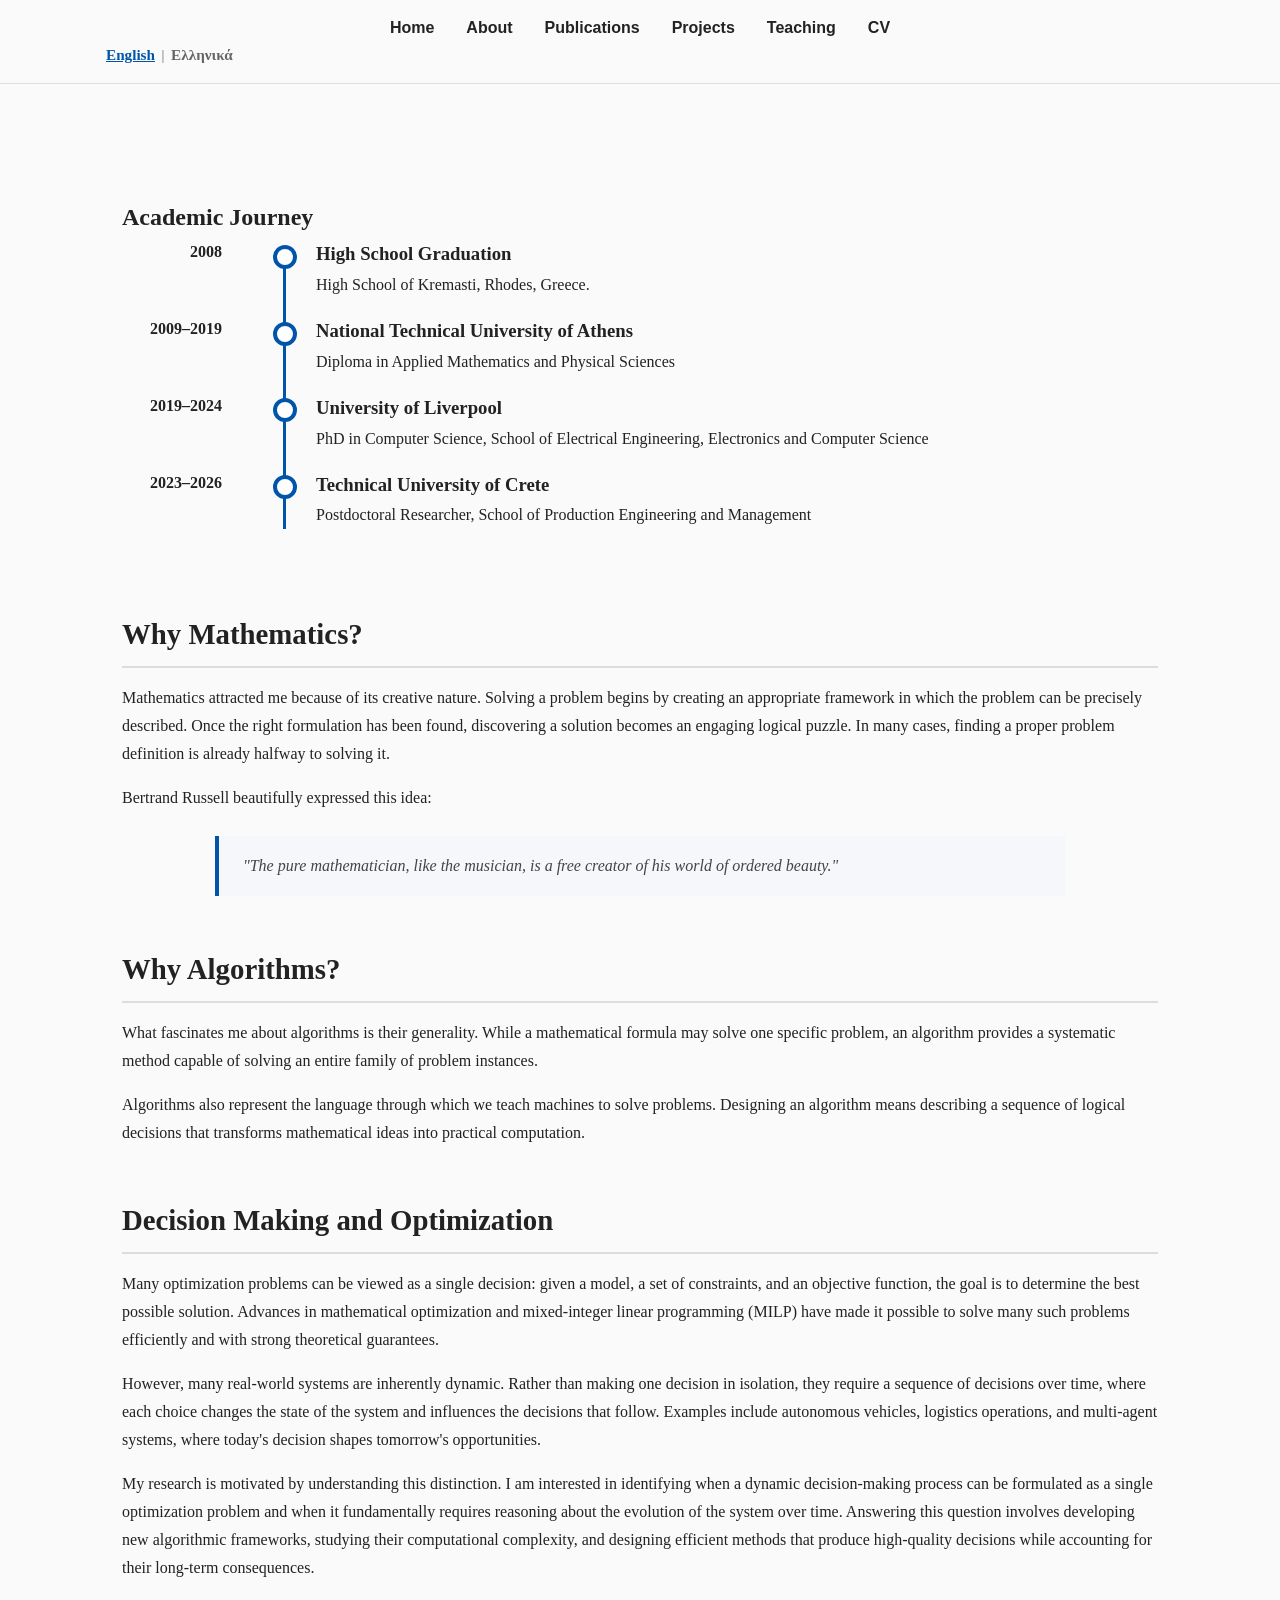
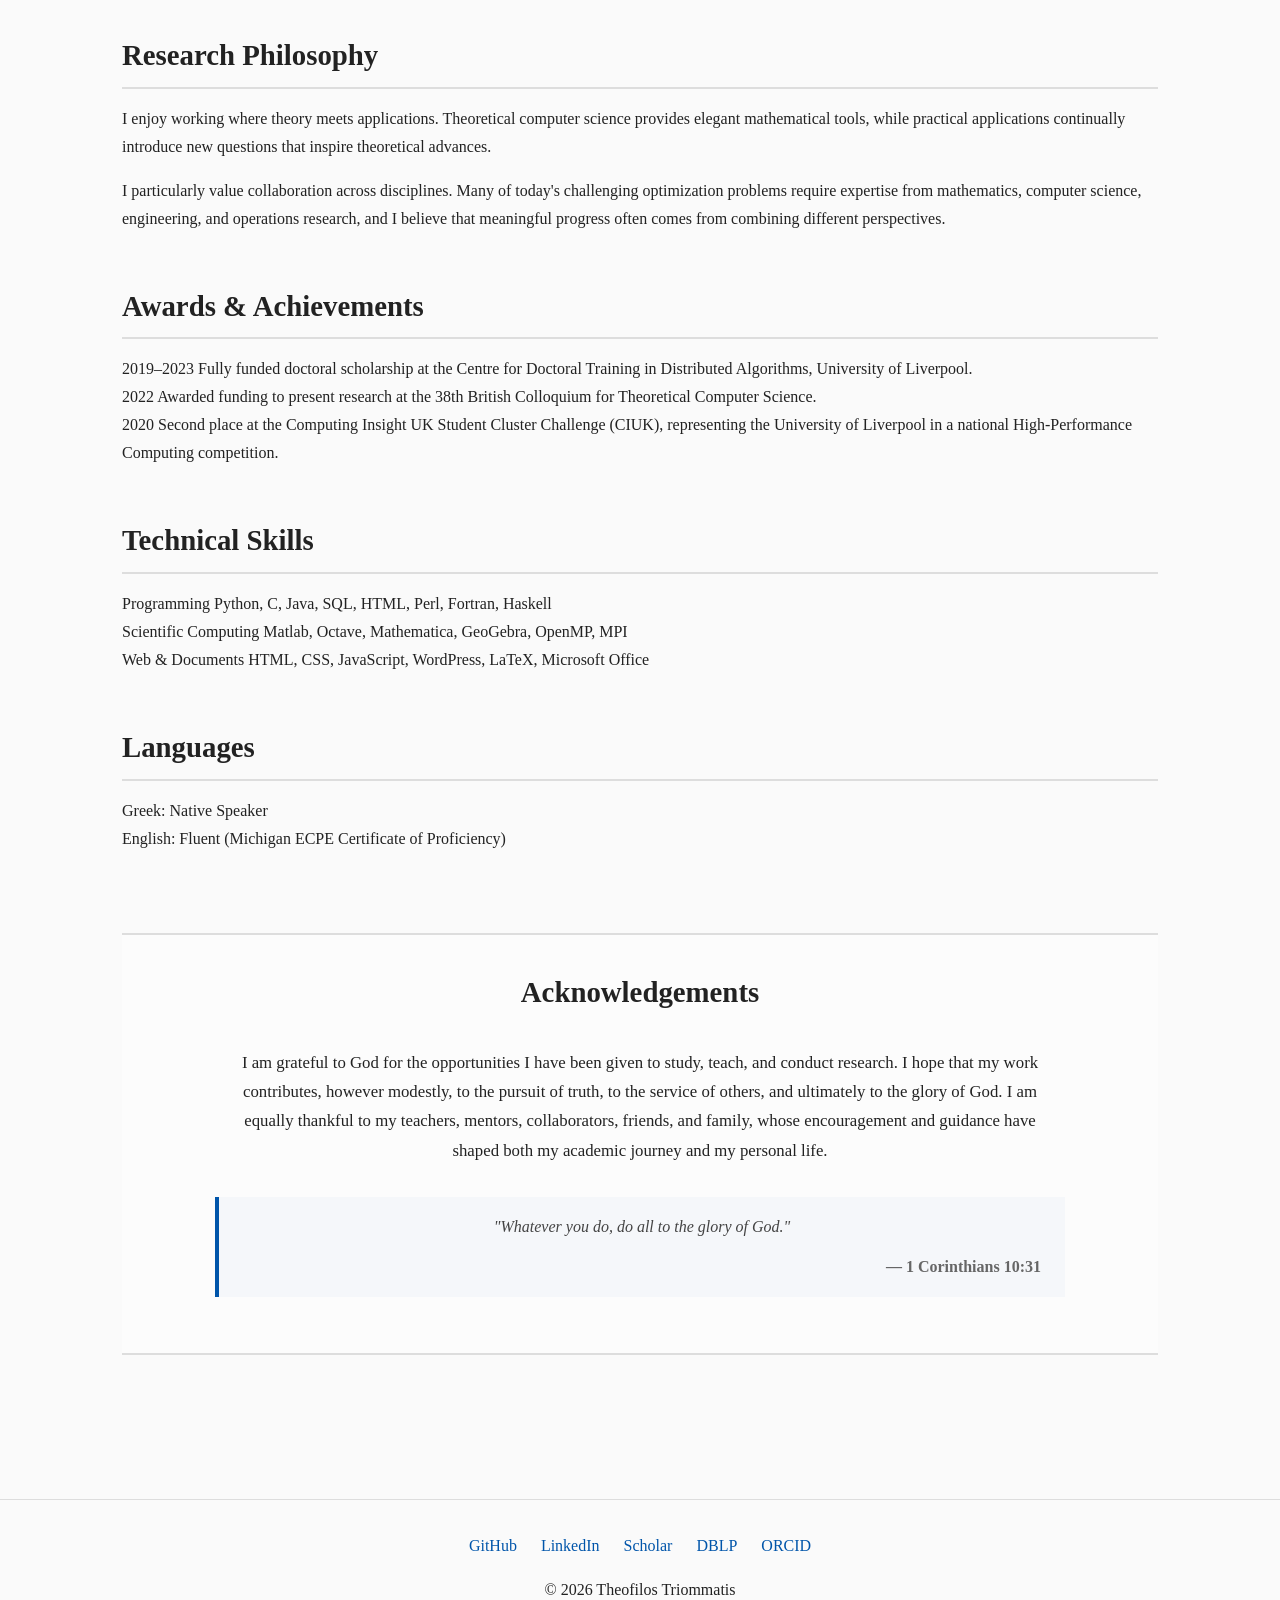
==== commit 6b12628e: "Add files via upload" ====
--- a/about.html
+++ b/about.html
@@ -319,8 +319,8 @@
 
     </blockquote>
 
-    <p class="closing"
-       data-lang="about.acknowledgements.closing"></p>
+    <!-- <p class="closing"
+       data-lang="about.acknowledgements.closing"></p> -->
 
 </section>
 
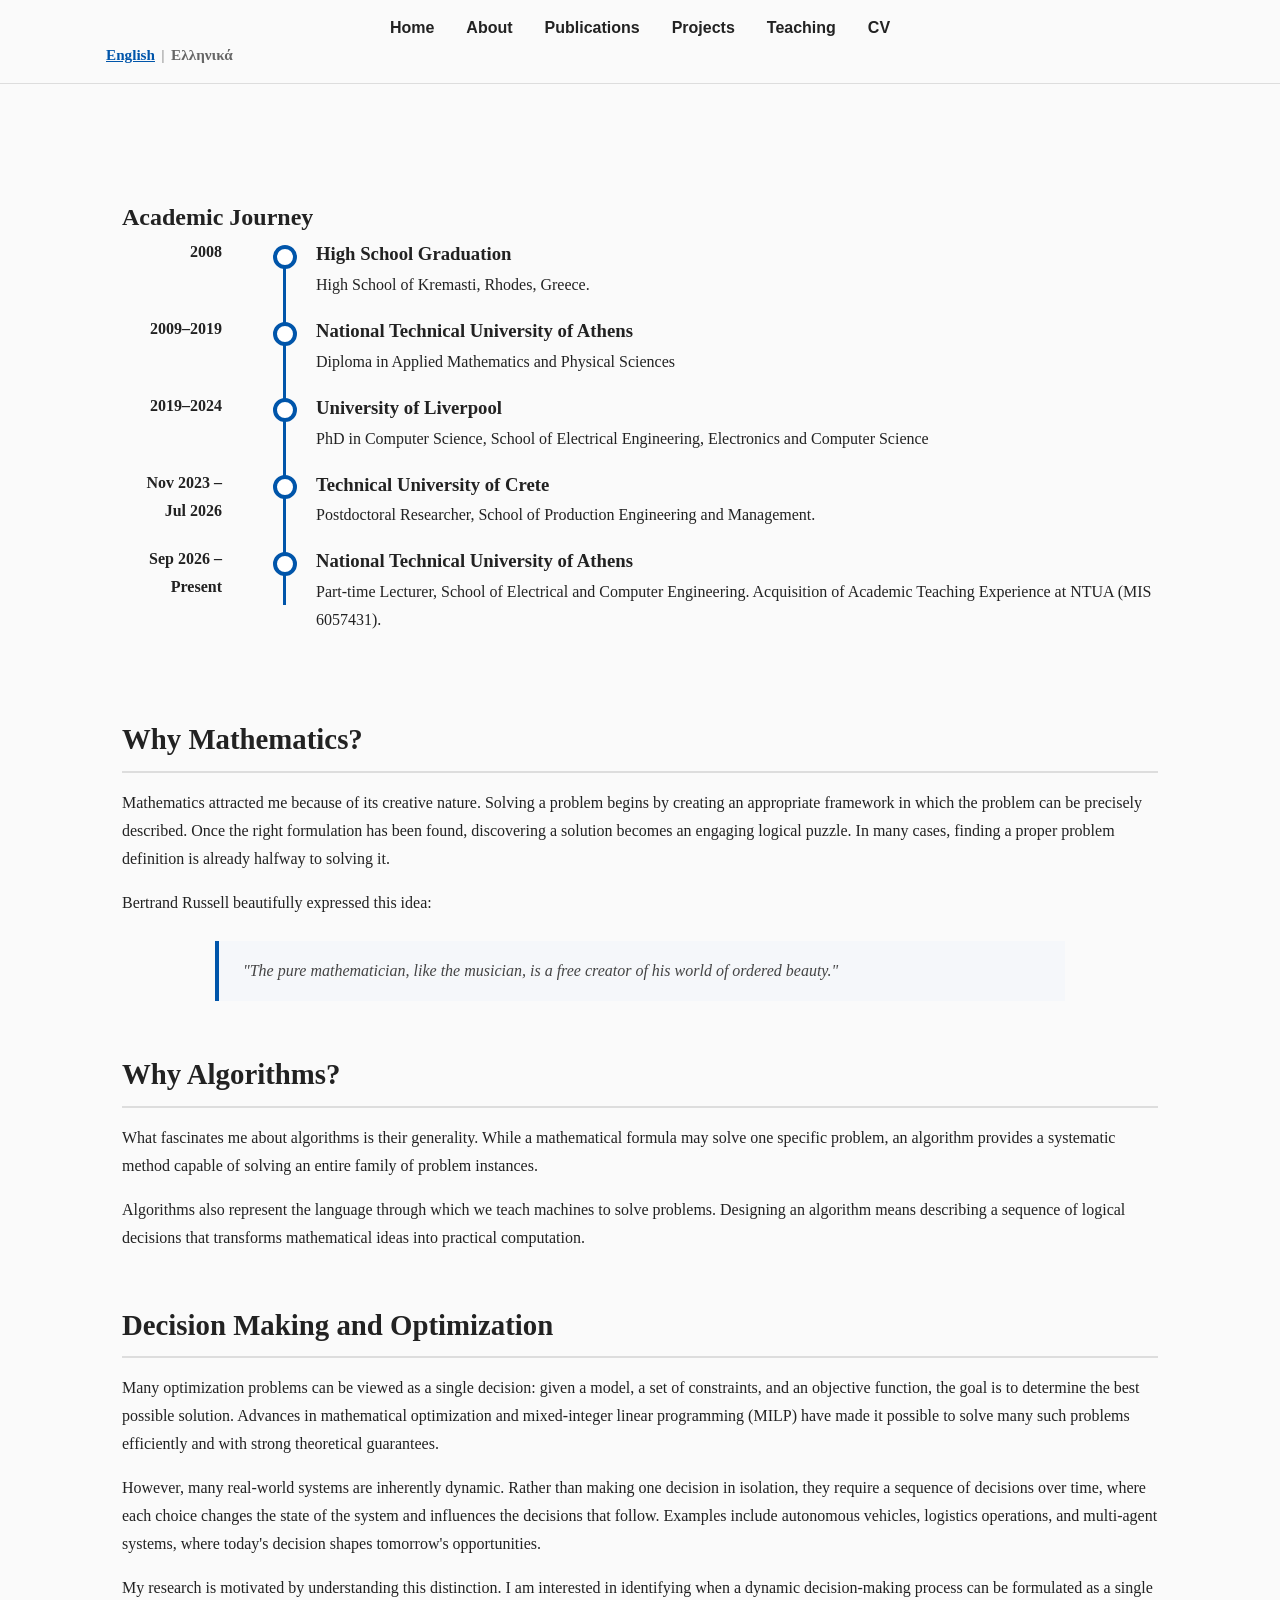
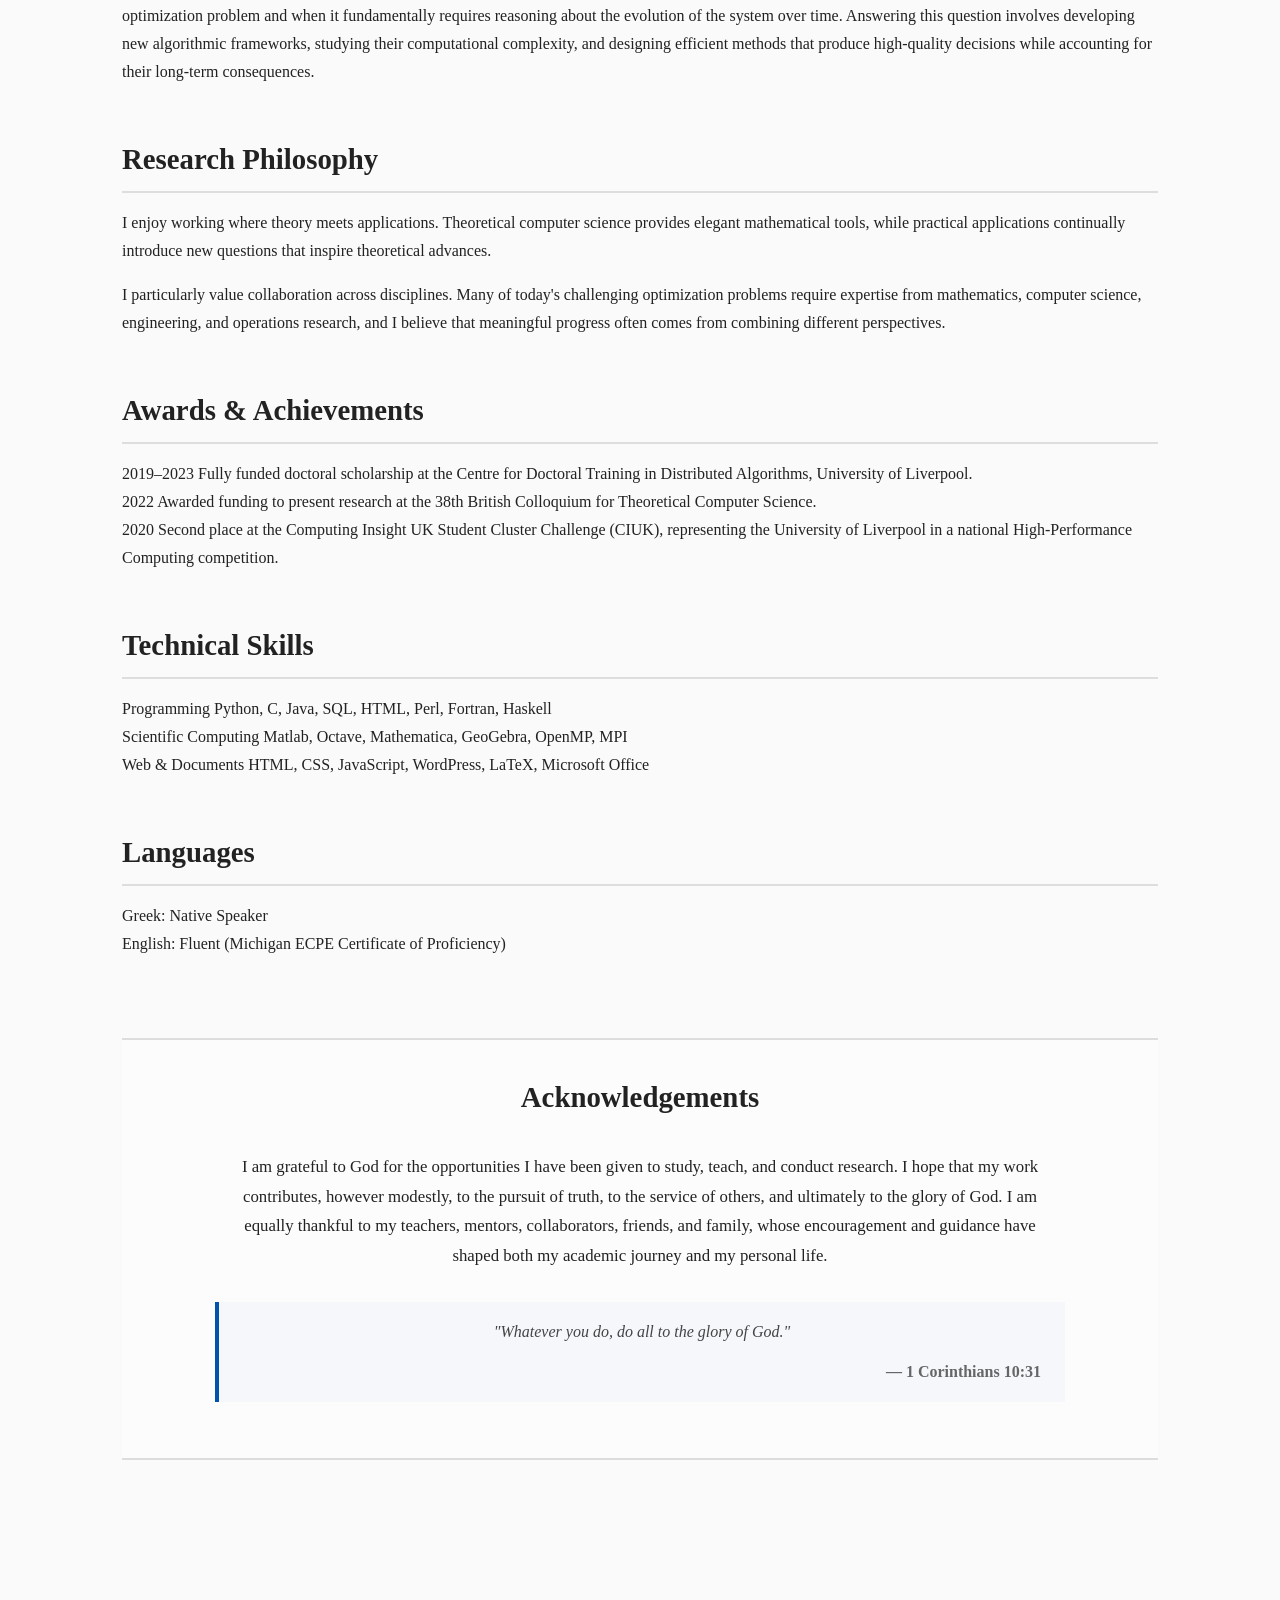
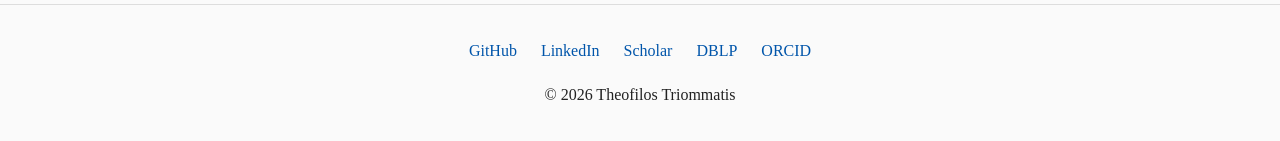
==== commit 01dcad72: "Add files via upload" ====
--- a/about.html
+++ b/about.html
@@ -128,11 +128,7 @@
 
     <div class="timeline-item">
 
-        <div class="timeline-date">
-
-            2023–2026
-
-        </div>
+        <div class="timeline-date" data-lang="about.timeline.tuc_date"></div>
 
         <div class="timeline-marker"></div>
 
@@ -141,6 +137,22 @@
             <h3 data-lang="about.timeline.tuc_title"></h3>
 
             <p data-lang="about.timeline.tuc_desc"></p>
+
+        </div>
+
+    </div>
+
+    <div class="timeline-item">
+
+        <div class="timeline-date" data-lang="about.timeline.lecturer_date"></div>
+
+        <div class="timeline-marker"></div>
+
+        <div class="timeline-content">
+
+            <h3 data-lang="home.hero.institution"></h3>
+
+            <p data-lang="about.timeline.lecturer_desc"></p>
 
         </div>
 
@@ -370,4 +382,4 @@
 
 </body>
 
-</html>+</html>
